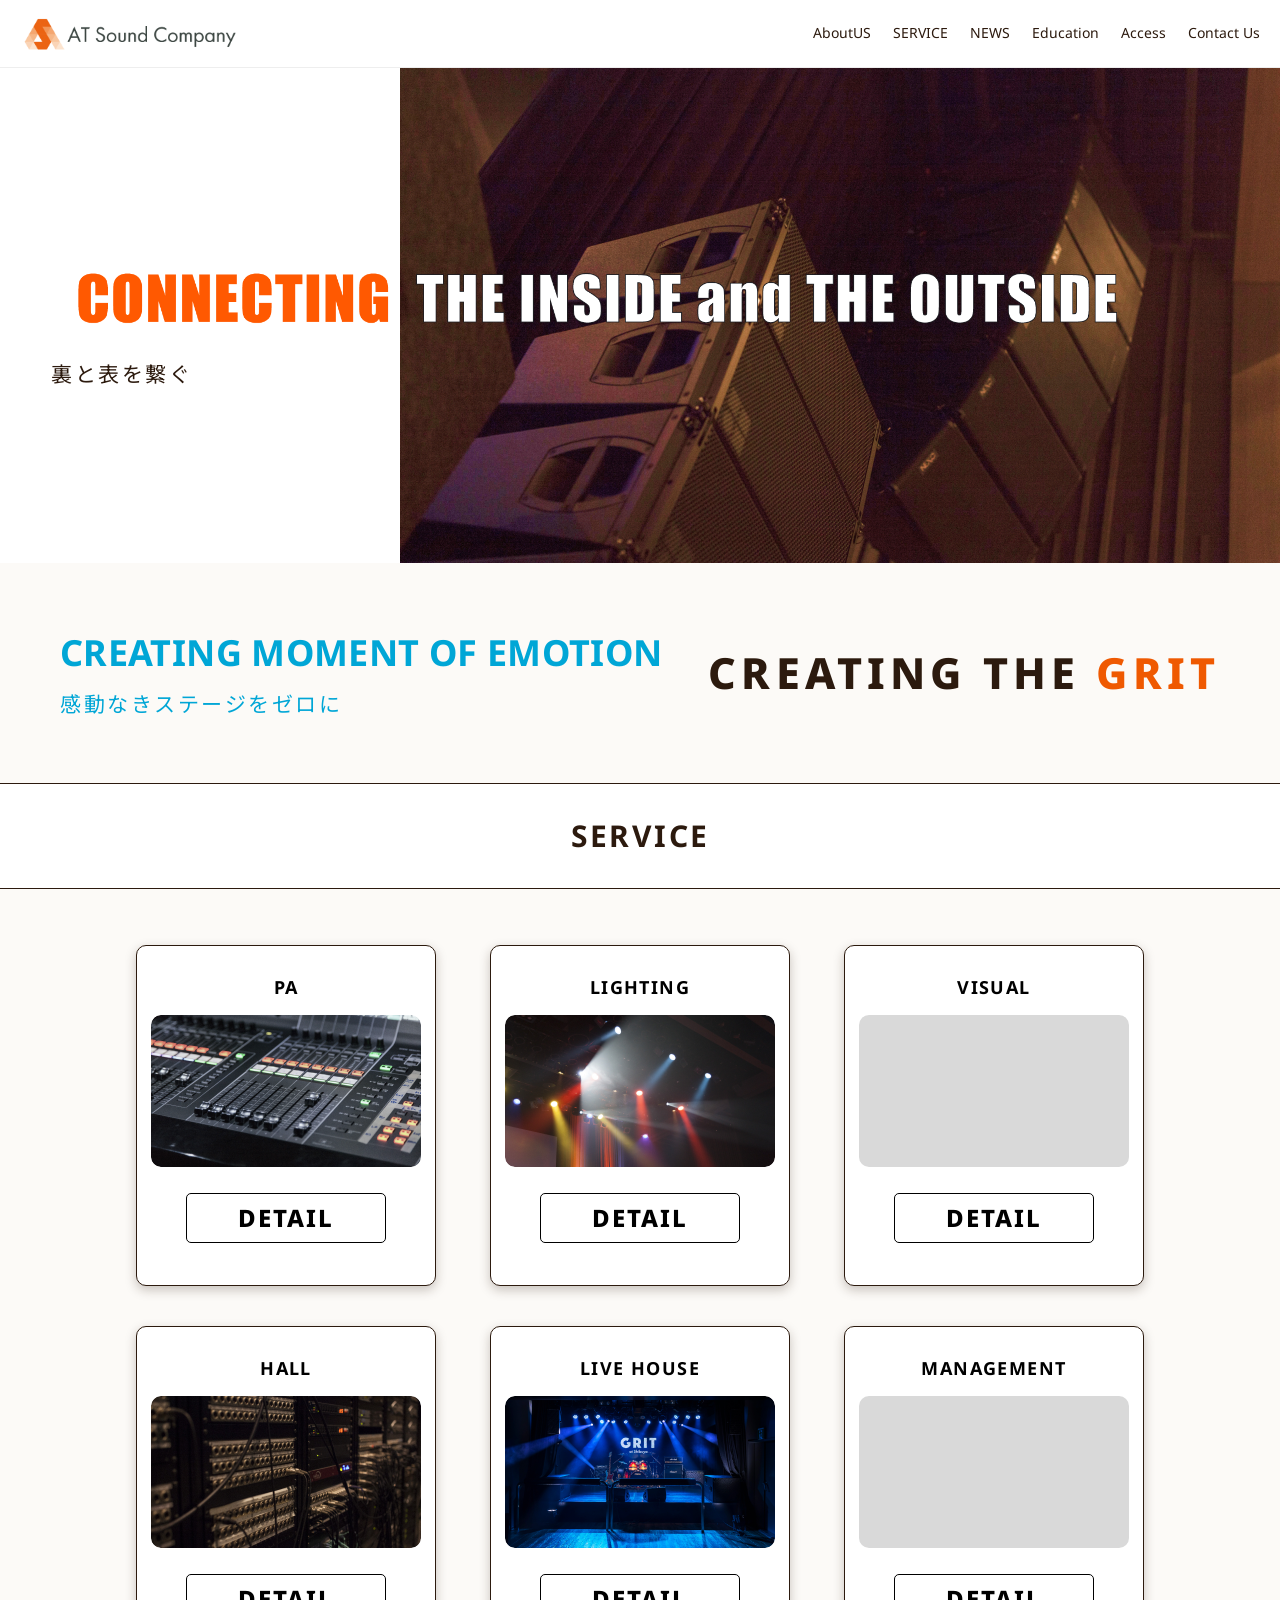
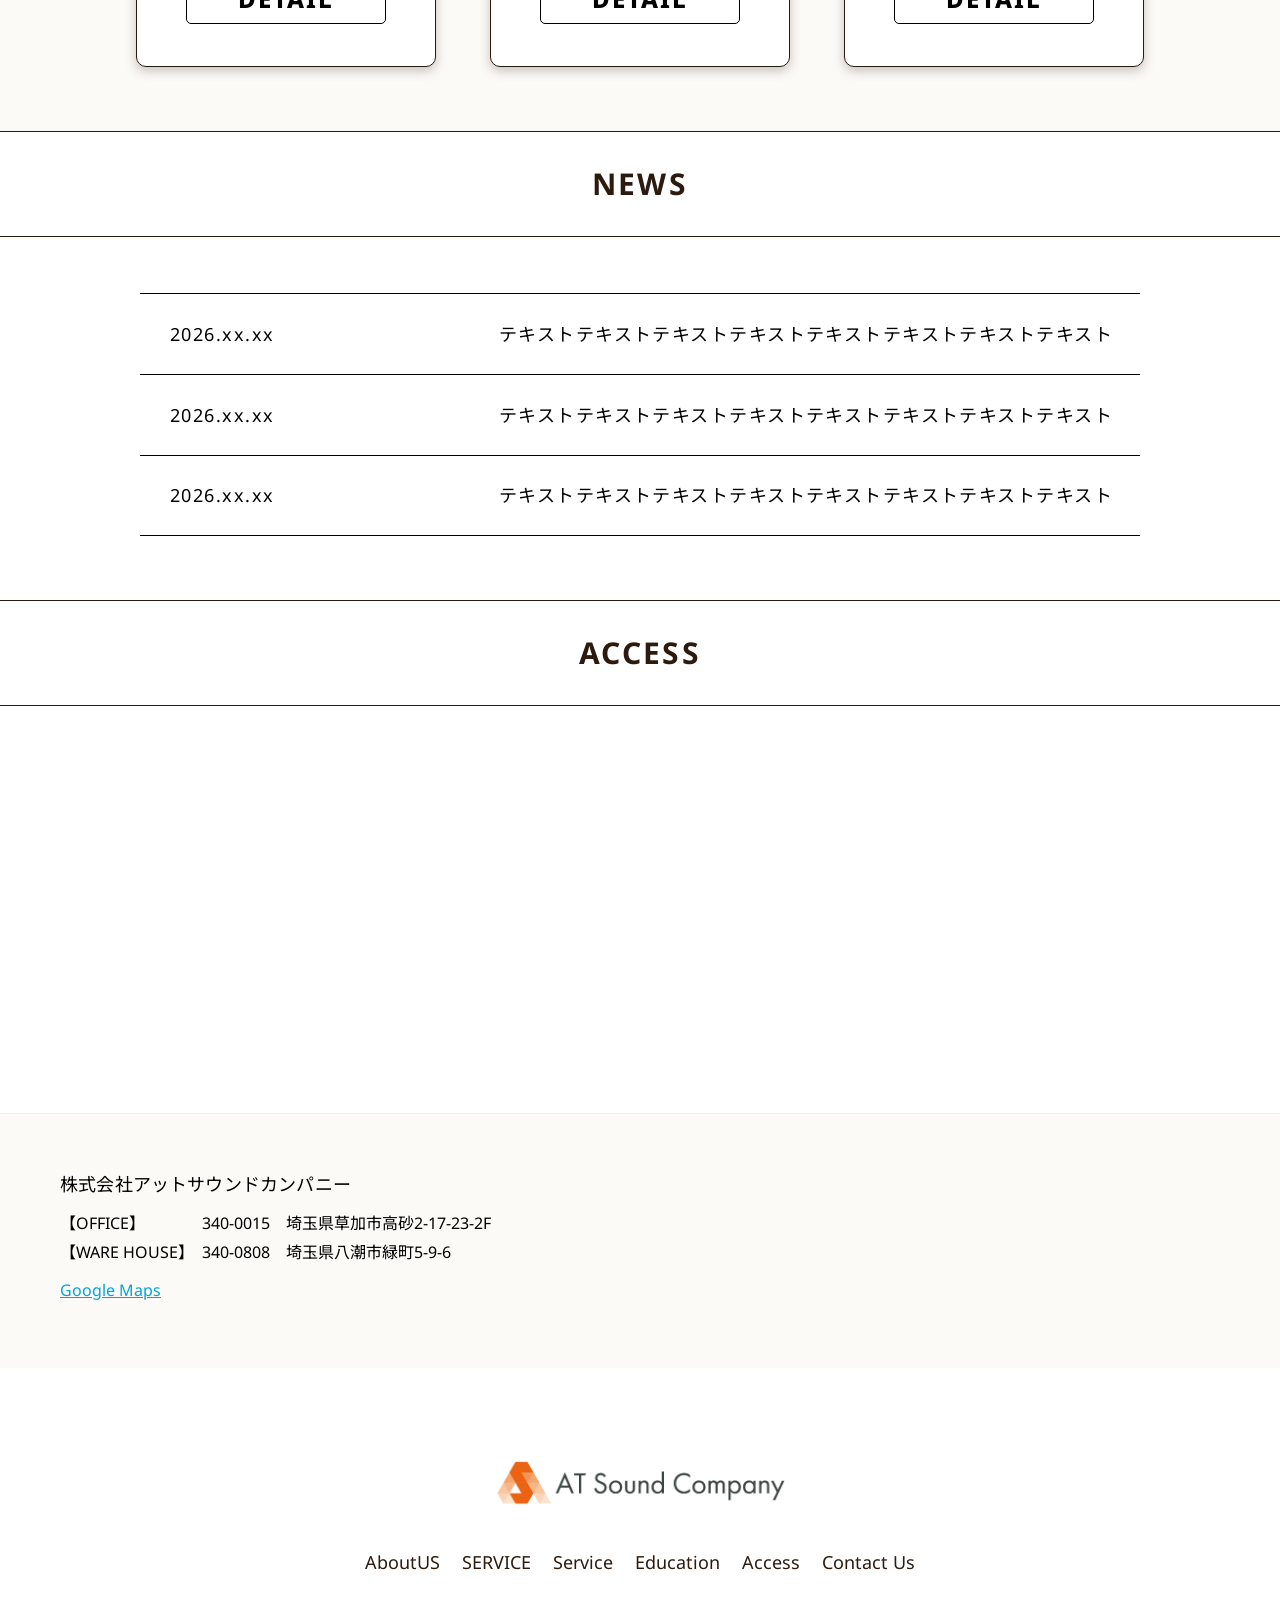
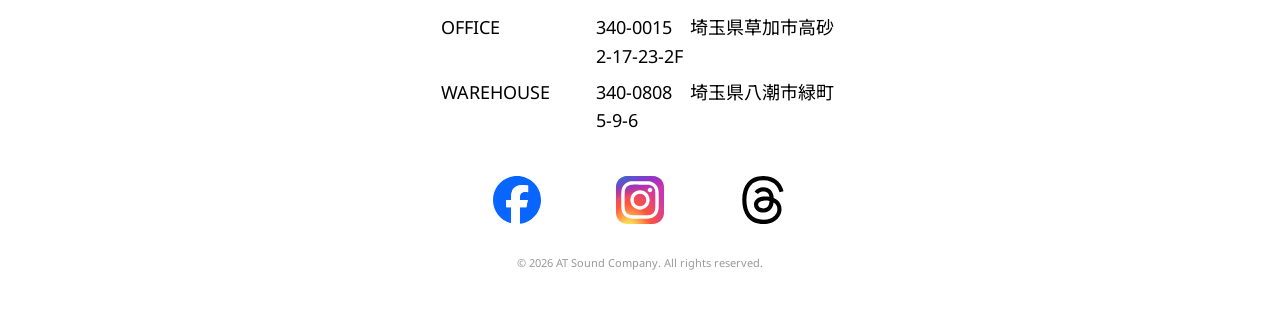
==== index.html @ 1701f8ea "Add files via upload" ====
<!DOCTYPE html>
<html lang="ja">
<head>
  <meta charset="UTF-8" />
  <meta name="viewport" content="width=device-width, initial-scale=1.0" />
  <title>AT Sound Company｜株式会社アットサウンドカンパニー</title>
  <meta name="description" content="株式会社アットサウンドカンパニー（AT Sound Company）｜PA・照明・映像・ホール・ライブハウス・マネジメント。裏と表を繋ぎ、感動のステージをつくります。" />
  <link rel="preconnect" href="https://fonts.googleapis.com" />
  <link rel="preconnect" href="https://fonts.gstatic.com" crossorigin />
  <link href="https://fonts.googleapis.com/css2?family=Noto+Sans:wght@400;700;800&family=Noto+Sans+JP:wght@400;700;800&display=swap" rel="stylesheet" />
  <link rel="stylesheet" href="css/style.css" />
</head>
<body>
  <!-- ===== Header ===== -->
  <header class="header" id="top">
    <div class="header__inner">
      <a href="#top" class="logo"><img src="images/logo.png" alt="AT Sound Company" /></a>

      <nav class="nav" id="nav">
        <ul class="nav__list">
          <li><a href="aboutus.html">AboutUS</a></li>
          <li><a href="#service">SERVICE</a></li>
          <li><a href="#news">NEWS</a></li>
          <li><a href="#education">Education</a></li>
          <li><a href="#access">Access</a></li>
          <li><a href="#contact">Contact Us</a></li>
        </ul>
      </nav>

      <button class="hamburger" id="hamburger" aria-label="メニューを開く" aria-expanded="false" aria-controls="nav">
        <span></span><span></span><span></span>
      </button>
    </div>
  </header>

  <main>
    <!-- ===== Hero ===== -->
    <section class="hero" id="about">
      <div class="hero__visual">
        <img src="images/hero.jpg" alt="AT Sound Company PA機材" class="hero__img">
      </div>
      <div class="hero__copy">
        <img src="images/hero-connecting.png" alt="CONNECTING THE INSIDE and THE OUTSIDE" class="hero__connecting">
        <p class="hero__sub">裏と表を繋ぐ</p>
      </div>
    </section>

    <!-- ===== CREATING band (cream) ===== -->
    <section class="creating band-cream">
      <div class="creating__inner">
        <div class="creating__left">
          <p class="creating__title">CREATING MOMENT OF EMOTION</p>
          <p class="creating__sub">感動なきステージをゼロに</p>
        </div>
        <p class="creating__grit">CREATING THE <span class="c-grit">GRIT</span></p>
      </div>
    </section>

    <!-- ===== Service ===== -->
    <section id="service">
      <h2 class="section__title">SERVICE</h2>
      <div class="band-cream">
        <div class="band-inner">
          <div class="service__grid">
            <article class="card">
              <h3 class="card__title">PA</h3>
              <div class="card__thumb"><img src="images/service-pa.png" alt="PA" loading="lazy"></div>
              <a href="#" class="btn">DETAIL</a>
            </article>
            <article class="card">
              <h3 class="card__title">LIGHTING</h3>
              <div class="card__thumb"><img src="images/service-lighting.png" alt="LIGHTING" loading="lazy"></div>
              <a href="#" class="btn">DETAIL</a>
            </article>
            <article class="card">
              <h3 class="card__title">VISUAL</h3>
              <div class="card__thumb" aria-hidden="true"></div>
              <a href="#" class="btn">DETAIL</a>
            </article>
            <article class="card">
              <h3 class="card__title">HALL</h3>
              <div class="card__thumb"><img src="images/service-hall.png" alt="HALL" loading="lazy"></div>
              <a href="#" class="btn">DETAIL</a>
            </article>
            <article class="card">
              <h3 class="card__title">LIVE HOUSE</h3>
              <div class="card__thumb"><img src="images/service-livehouse.png" alt="LIVE HOUSE" loading="lazy"></div>
              <a href="#" class="btn">DETAIL</a>
            </article>
            <article class="card">
              <h3 class="card__title">MANAGEMENT</h3>
              <div class="card__thumb" aria-hidden="true"></div>
              <a href="#" class="btn">DETAIL</a>
            </article>
          </div>
        </div>
      </div>
    </section>

    <!-- ===== News ===== -->
    <section id="news">
      <h2 class="section__title">NEWS</h2>
      <div class="band-inner">
        <ul class="news__list">
          <li class="news__item"><time class="news__date">2026.xx.xx</time><p class="news__text">テキストテキストテキストテキストテキストテキストテキストテキスト</p></li>
          <li class="news__item"><time class="news__date">2026.xx.xx</time><p class="news__text">テキストテキストテキストテキストテキストテキストテキストテキスト</p></li>
          <li class="news__item"><time class="news__date">2026.xx.xx</time><p class="news__text">テキストテキストテキストテキストテキストテキストテキストテキスト</p></li>
        </ul>
      </div>
    </section>

    <!-- ===== Access ===== -->
    <section id="access">
      <h2 class="section__title">ACCESS</h2>
      <div class="access__map">
        <iframe
          title="AT Sound Company OFFICE 地図"
          src="https://maps.google.com/maps?q=%E5%9F%BC%E7%8E%89%E7%9C%8C%E8%8D%89%E5%8A%A0%E5%B8%82%E9%AB%98%E7%A0%822-17-23&z=15&output=embed"
          loading="lazy" referrerpolicy="no-referrer-when-downgrade"></iframe>
      </div>
      <div class="band-cream">
        <div class="band-inner access__info">
          <p class="access__company">株式会社アットサウンドカンパニー</p>
          <dl class="access__addr">
            <div><dt>【OFFICE】</dt><dd>340-0015　埼玉県草加市高砂2-17-23-2F</dd></div>
            <div><dt>【WARE HOUSE】</dt><dd>340-0808　埼玉県八潮市緑町5-9-6</dd></div>
          </dl>
          <a class="access__gmap" href="https://maps.google.com/maps?q=%E5%9F%BC%E7%8E%89%E7%9C%8C%E8%8D%89%E5%8A%A0%E5%B8%82%E9%AB%98%E7%A0%822-17-23" target="_blank" rel="noopener">Google Maps</a>
        </div>
      </div>
    </section>
  </main>

  <!-- ===== Footer ===== -->
  <footer class="footer" id="contact">
    <a href="#top" class="footer__logo"><img src="images/logo.png" alt="AT Sound Company" /></a>

    <nav class="footer__nav">
      <a href="aboutus.html">AboutUS</a>
      <a href="#service">SERVICE</a>
      <a href="#service">Service</a>
      <a href="#education">Education</a>
      <a href="#access">Access</a>
      <a href="#contact">Contact Us</a>
    </nav>

    <dl class="footer__addr">
      <div><dt>OFFICE</dt><dd>340-0015　埼玉県草加市高砂2-17-23-2F</dd></div>
      <div><dt>WAREHOUSE</dt><dd>340-0808　埼玉県八潮市緑町5-9-6</dd></div>
    </dl>

    <ul class="footer__sns">
      <li><a href="#" aria-label="Facebook" target="_blank" rel="noopener"><img src="images/facebook.svg" alt="Facebook" /></a></li>
      <li><a href="#" aria-label="Instagram" target="_blank" rel="noopener"><img src="images/instagram.svg" alt="Instagram" /></a></li>
      <li><a href="#" aria-label="Threads" target="_blank" rel="noopener"><img src="images/threads.svg" alt="Threads" /></a></li>
    </ul>

    <p class="footer__copy">&copy; 2026 AT Sound Company. All rights reserved.</p>
  </footer>

  <script src="js/main.js"></script>
</body>
</html>
---- css/style.css ----
/* ===== Design tokens (Figmaの実測値) ===== */
:root {
  --orange: #ff5901;      /* CONNECTING */
  --orange-grit: #ef5901; /* GRIT */
  --orange-light: #ff7a34; /* MVVカードの強調ワード・2つ目のV */
  --ink: #2c1a0e;         /* 基本の文字色（焦げ茶） */
  --blue: #00a6d6;        /* CREATING MOMENT OF EMOTION */
  --thumb: #d9d9d9;       /* 画像プレースホルダー */
  --cream: rgba(245, 237, 227, 0.3); /* セクション背景（ベージュ・透明度30%で控えめに） */
  --content: 1200px;
}

* { margin: 0; padding: 0; box-sizing: border-box; }
html { scroll-behavior: smooth; }

body {
  font-family: "Noto Sans", "Noto Sans JP", system-ui, sans-serif;
  color: var(--ink);
  line-height: 1.6;
  background: #fff;
  -webkit-font-smoothing: antialiased;
}

a { color: inherit; text-decoration: none; }
img, svg, iframe { display: block; max-width: 100%; }

.c-orange { color: var(--orange); opacity: .8; }
.c-blue   { color: var(--blue); }
.c-grit   { color: var(--orange-grit); }

/* ===== Header ===== */
.header {
  position: sticky; top: 0; z-index: 50;
  height: 68px;
  background: #fff;
  border-bottom: 1px solid #eee;
}
.header__inner {
  max-width: 1280px;
  height: 100%;
  margin: 0 auto;
  padding: 0 20px;
  display: flex; align-items: center; justify-content: space-between;
}
.logo img { height: 36px; width: auto; }
.nav__list {
  display: flex; gap: 22px; list-style: none;
  font-size: 14px; color: var(--ink);
}
.nav__list a { transition: color .2s; }
.nav__list a:hover { color: var(--orange); }

/* Hamburger */
.hamburger {
  display: none; flex-direction: column; justify-content: center; gap: 5px;
  width: 34px; height: 34px; background: none; border: none; cursor: pointer;
}
.hamburger span { display: block; height: 2px; width: 24px; background: var(--ink); transition: transform .3s, opacity .3s; }
.hamburger.is-open span:nth-child(1) { transform: translateY(7px) rotate(45deg); }
.hamburger.is-open span:nth-child(2) { opacity: 0; }
.hamburger.is-open span:nth-child(3) { transform: translateY(-7px) rotate(-45deg); }

/* ===== Hero (Mainvisual) ===== */
.hero { position: relative; width: 100%; overflow: hidden; background: #fff; }
.hero__visual {
  width: 68.75%; max-width: 100%; margin-left: auto;
  aspect-ratio: 880 / 495; background: var(--thumb);
  overflow: hidden;
}
.hero__visual img {
  width: 100%; height: 100%; object-fit: cover; display: block;
}
.hero__copy { position: absolute; top: 50%; transform: translateY(-50%); left: 51px; right: 20px; }

/* CONNECTING テキスト JPEG 画像 (Figma: 1094×111px at x=51) */
.hero__connecting {
  display: block;
  width: 100%;
  max-width: 1094px;
  height: auto;
  mix-blend-mode: multiply; /* 白背景を透過 */
}
.hero__sub { font-size: 21px; letter-spacing: 2.52px; margin-top: 6px; }

/* ===== Full-width bands ===== */
.band-cream { background: var(--cream); }
.band-inner { max-width: var(--content); margin: 0 auto; padding: 56px 20px 64px; }

/* ===== CREATING band ===== */
.creating { height: 220px; display: flex; align-items: center; }
.creating__inner {
  max-width: var(--content); width: 100%; margin: 0 auto; padding: 0 20px;
  display: flex; align-items: center; justify-content: space-between; gap: 24px;
}
.creating__title { color: var(--blue); font-weight: 700; font-size: 36px; letter-spacing: 0.36px; }
.creating__sub   { color: var(--blue); font-weight: 400; font-size: 21px; letter-spacing: 2.52px; margin-top: 6px; }
.creating__grit  { font-weight: 800; font-size: 43px; letter-spacing: 5.16px; color: var(--ink); white-space: nowrap; }

/* ===== Section title band (full-width, white) ===== */
.section__title {
  text-align: center; font-weight: 700; font-size: 30px; letter-spacing: 2.4px;
  color: var(--ink); padding: 28px 20px; margin: 0; background: #fff;
  border-top: 1px solid var(--ink); border-bottom: 1px solid var(--ink);
}

/* ===== Service ===== */
.service__grid {
  display: grid; grid-template-columns: repeat(3, 300px);
  justify-content: center; column-gap: 54px; row-gap: 40px;
}
.card {
  width: 300px; height: 341px;
  background: #fff; border: 1px solid var(--ink); border-radius: 10px;
  box-shadow: 0 4px 11px rgba(44, 26, 14, .25);
  display: flex; flex-direction: column; align-items: center;
  padding: 27px 0 42px; transition: transform .2s, box-shadow .2s;
}
.card:hover { transform: translateY(-4px); box-shadow: 0 10px 22px rgba(44, 26, 14, .28); }
.card__title { font-size: 18px; letter-spacing: 1.44px; color: #000; margin-bottom: 13px; }
.card__thumb {
  width: 270px; height: 152px; background: var(--thumb); border-radius: 10px;
  overflow: hidden; flex-shrink: 0;
}
.card__thumb img { width: 100%; height: 100%; object-fit: cover; display: block; }
.btn {
  margin-top: auto; width: 200px; height: 50px;
  display: flex; align-items: center; justify-content: center;
  border: 1px solid #000; border-radius: 5px; background: #fff;
  font-weight: 800; font-size: 24px; letter-spacing: 2.16px; color: #000;
  transition: background .2s, color .2s;
}
.btn:hover { background: var(--ink); color: #fff; border-color: var(--ink); }

/* ===== News ===== */
.news__list { max-width: 1000px; margin: 0 auto; list-style: none; }
.news__item {
  display: flex; align-items: center; justify-content: space-between; gap: 24px;
  height: 81px; padding: 0 27px 0 30px; border-top: 1px solid #000;
  font-size: 18px; letter-spacing: 1.44px; color: #000;
}
.news__item:last-child { border-bottom: 1px solid #000; }
.news__date { flex: 0 0 auto; }
.news__text { text-align: left; }

/* ===== Access ===== */
.access__map {
  width: 100%;
  aspect-ratio: 3168 / 1010; min-height: 220px;
  border-bottom: 1px solid #eee; overflow: hidden;
}
.access__map iframe { width: 100%; height: 100%; border: 0; }
.access__info { font-size: 16px; color: #000; }
.access__company { font-size: 18px; letter-spacing: .18px; margin-bottom: 12px; }
.access__addr > div { display: flex; gap: 12px; margin-bottom: 4px; }
.access__addr dt { flex: 0 0 130px; }
.access__gmap { display: inline-block; margin-top: 8px; color: var(--blue); text-decoration: underline; }

/* ===== Footer ===== */
.footer { padding: 90px 20px 48px; text-align: center; }
.footer__logo { display: inline-block; margin-bottom: 34px; }
.footer__logo img { height: 49px; width: auto; }
.footer__nav {
  display: flex; justify-content: center; flex-wrap: wrap; gap: 22px;
  font-size: 18px; color: var(--ink); margin-bottom: 36px;
}
.footer__nav a:hover { color: var(--orange); }
.footer__addr { display: inline-block; text-align: left; font-size: 18px; color: #000; margin-bottom: 34px; }
.footer__addr > div { display: flex; gap: 10px; margin-bottom: 7px; }
.footer__addr dt { flex: 0 0 145px; }
.footer__sns { display: flex; justify-content: center; gap: 75px; list-style: none; margin-bottom: 30px; }
.footer__sns img { width: 48px; height: 48px; }
.footer__sns a { transition: opacity .2s; }
.footer__sns a:hover { opacity: .6; }
.footer__copy { font-size: 11px; color: #999; }

/* ===== Responsive ===== */
@media (max-width: 1080px) {
  .service__grid { grid-template-columns: repeat(2, 300px); column-gap: 40px; }
}
@media (max-width: 820px) {
  .hero__title { font-size: 28px; white-space: normal; }
  .creating__title { font-size: 26px; }
  .creating__grit { font-size: 30px; }
}
@media (max-width: 768px) {
  .hamburger { display: flex; }
  .nav {
    position: fixed; inset: 68px 0 auto 0; background: #fff;
    border-bottom: 1px solid #eee; transform: translateY(-120%);
    transition: transform .3s ease; box-shadow: 0 10px 20px rgba(0,0,0,.06);
  }
  .nav.is-open { transform: translateY(0); }
  .nav__list { flex-direction: column; gap: 0; padding: 8px 0; }
  .nav__list li { border-top: 1px solid #eee; }
  .nav__list li:first-child { border-top: none; }
  .nav__list a { display: block; padding: 14px 24px; }

  /* Hero: モバイルは縦型写真 (Figma: 375×617) */
  .hero__visual { width: 100%; margin-left: 0; aspect-ratio: 375 / 617; }
  .hero__copy {
    position: absolute;
    top: 243px; /* Figma: テキストは y=243 */
    left: 13px;
    right: 13px;
    transform: none;
    text-align: left;
  }
  .hero__connecting { max-width: 350px; } /* Figma mobile: 350px幅 */
  .hero__sub { font-size: 14px; letter-spacing: 1.4px; }

  .creating { height: auto; padding: 32px 0; }
  .creating__inner { flex-direction: column; align-items: center; text-align: center; gap: 20px; }
  .creating__title { font-size: 22px; }
  .creating__sub { font-size: 16px; letter-spacing: 1.6px; }
  .creating__grit { font-size: 26px; letter-spacing: 3px; }

  .section__title { font-size: 24px; padding: 22px 20px; }
  .band-inner { padding: 40px 20px 48px; }
  .service__grid { grid-template-columns: 300px; }

  .news__item { height: auto; flex-direction: column; align-items: flex-start; gap: 6px; padding: 18px 12px; font-size: 15px; }
  .access__map { aspect-ratio: 4 / 3; }
  .access__addr dt, .footer__addr dt { flex-basis: auto; }

  .footer { padding: 56px 20px 40px; }
  .footer__nav { font-size: 15px; gap: 16px; }
  .footer__addr { font-size: 15px; }
  .footer__sns { gap: 44px; }
}

/* =========================================================
   AboutUs page
   ========================================================= */
/* About Us hero visual — placeholder fill (no photo yet in Figma) */
.about-hero__visual { background: var(--thumb); }

.about-hero__label {
  position: absolute; top: 55px; left: 29px; z-index: 2;
  font-weight: 700; font-size: 40px; letter-spacing: 3.2px; color: #4f4037;
}
.mvv-title {
  font-weight: 700; font-size: 38px; letter-spacing: 1.14px;
  color: var(--ink); opacity: .8; line-height: 1.2; white-space: nowrap;
}
.mvv-title .ini { font-size: 58px; letter-spacing: 1.74px; }
.mvv-title .ini-m  { color: var(--orange); }
.mvv-title .ini-v1 { color: var(--blue); }
.mvv-title .ini-v2 { color: var(--orange-light); }

/* MISSION / VISION / VALUE cards */
.mvv-grid {
  display: grid; grid-template-columns: repeat(3, 300px);
  justify-content: center; gap: 36px;
}
.mvv-card {
  width: 300px; height: 325px;
  background: #fff; border: 1px solid var(--ink); border-radius: 10px;
  box-shadow: 0 4px 11px rgba(44, 26, 14, .25);
  display: flex; flex-direction: column; align-items: center;
  padding: 32px 20px 28px; text-align: center;
}
.mvv-card__title { font-weight: 500; font-size: 16px; letter-spacing: .96px; color: var(--ink); }
.mvv-card__bar { width: 40px; height: 2px; margin-top: 8px; }
.mvv-card__body { margin: auto 0; }
.mvv-card__main { font-size: 20px; letter-spacing: 1.2px; color: var(--ink); line-height: 1.5; }
.mvv-card__main .em { color: var(--orange-light); }
.mvv-card__main .em-blue { color: var(--blue); }
.mvv-card__main.is-value { font-size: 22px; letter-spacing: 1.32px; color: var(--orange-light); }
.mvv-card__sub { margin-top: 16px; font-size: 12px; letter-spacing: .24px; color: #4f4037; line-height: 1.5; }

/* Blue message band */
.message-band { background: #4461d7; }
.message-band__inner {
  max-width: 1120px; margin: 0 auto; padding: 44px 20px;
  text-align: center; color: #fff7f7;
  font-weight: 700; font-size: 15px; letter-spacing: .6px; line-height: 28px;
}
.message-band__inner p { margin: 0; }

/* Page-level title (COMPANY PROFILE) — no border */
.page-title {
  text-align: center; font-weight: 700; font-size: 37px; letter-spacing: 2.96px;
  color: var(--ink); padding: 38px 20px; margin: 0;
}

/* Company profile table */
.profile { max-width: 640px; margin: 0 auto; }
.profile > div { display: flex; gap: 56px; padding: 10px 0; font-size: 20px; letter-spacing: 1px; color: #000; }
.profile dt { flex: 0 0 110px; }
.profile dd { margin: 0; }

@media (max-width: 768px) {
  .about-hero__label { font-size: 26px; top: 16px; }
  .mvv-title { font-size: 22px; white-space: normal; }
  .mvv-title .ini { font-size: 34px; }
  .mvv-grid { grid-template-columns: 300px; }
  .page-title { font-size: 26px; padding: 30px 20px; }
  .message-band__inner { font-size: 14px; line-height: 25px; }
  .profile { max-width: 340px; }
  .profile > div { flex-direction: column; gap: 2px; padding: 12px 0; font-size: 16px; }
}
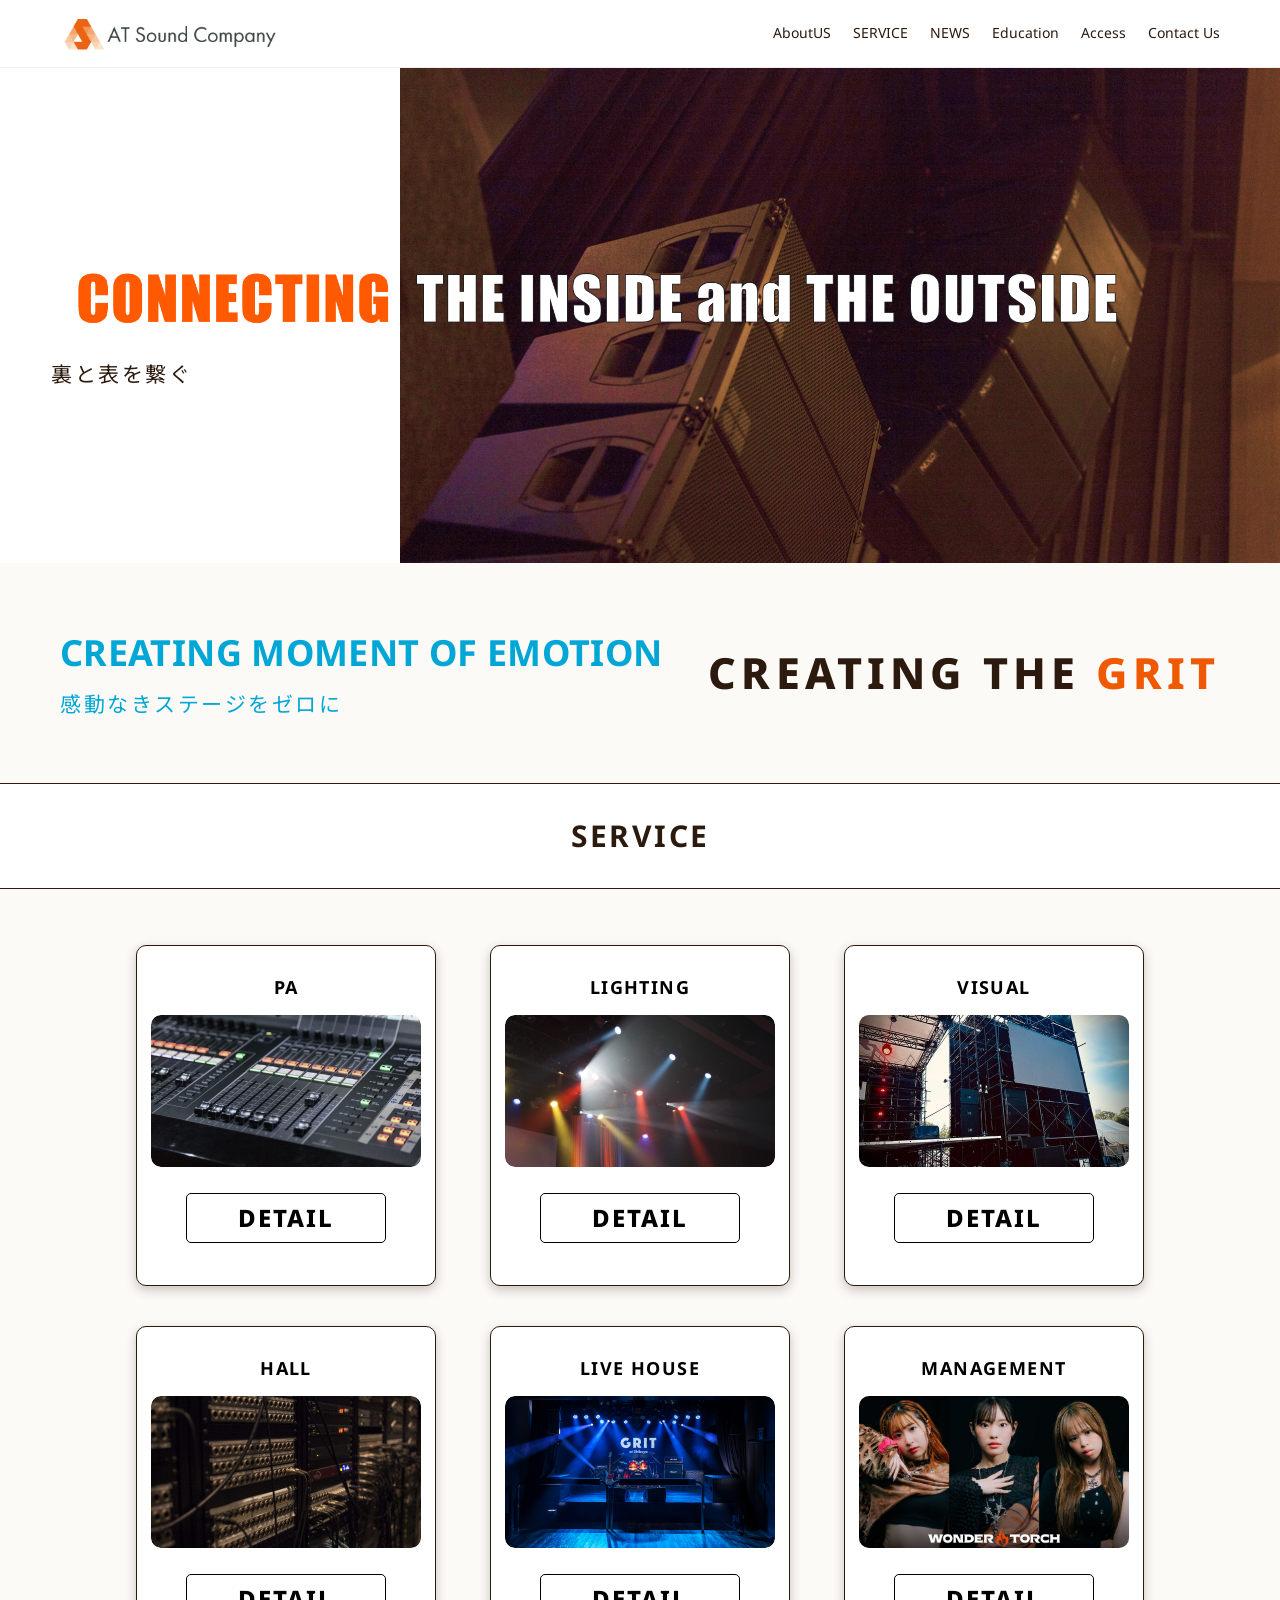
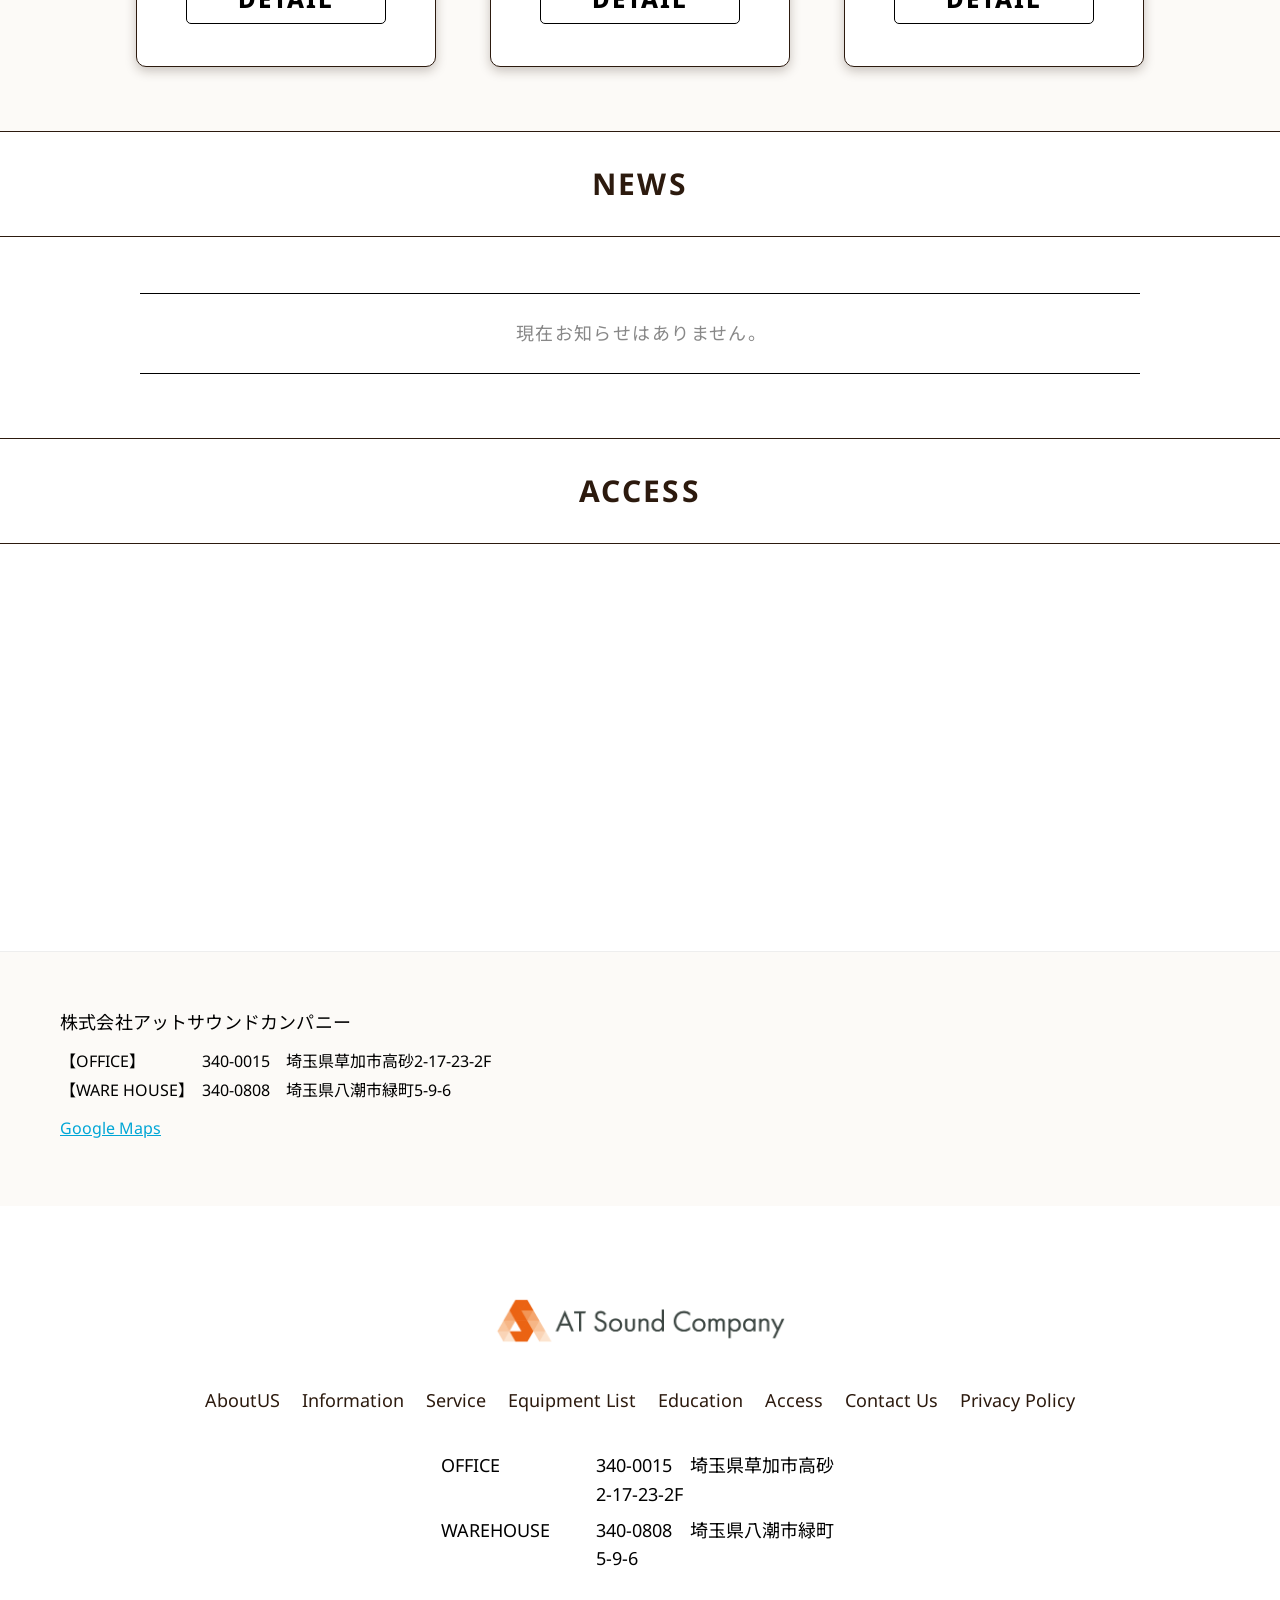
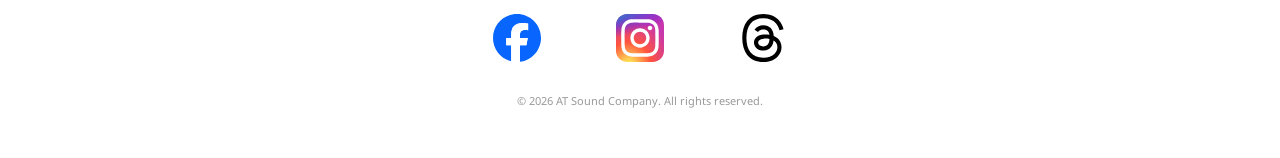
==== commit 11f8f31d: "お問い合わせ・各ページ追加" ====
--- a/index.html
+++ b/index.html
@@ -5,6 +5,45 @@
   <meta name="viewport" content="width=device-width, initial-scale=1.0" />
   <title>AT Sound Company｜株式会社アットサウンドカンパニー</title>
   <meta name="description" content="株式会社アットサウンドカンパニー（AT Sound Company）｜PA・照明・映像・ホール・ライブハウス・マネジメント。裏と表を繋ぎ、感動のステージをつくります。" />
+  <!-- SEO -->
+  <link rel="canonical" href="https://www.ats-c.co.jp/" />
+  <meta name="robots" content="index, follow" />
+  <meta property="og:type" content="website" />
+  <meta property="og:site_name" content="AT Sound Company 株式会社アットサウンドカンパニー" />
+  <meta property="og:locale" content="ja_JP" />
+  <meta property="og:title" content="AT Sound Company｜株式会社アットサウンドカンパニー" />
+  <meta property="og:description" content="株式会社アットサウンドカンパニー（AT Sound Company）｜PA・照明・映像・ホール・ライブハウス・マネジメント。裏と表を繋ぎ、感動のステージをつくります。" />
+  <meta property="og:url" content="https://www.ats-c.co.jp/" />
+  <meta property="og:image" content="https://www.ats-c.co.jp/images/hero.jpg" />
+  <meta name="twitter:card" content="summary_large_image" />
+  <link rel="icon" href="images/favicon.png" type="image/png" />
+  <link rel="apple-touch-icon" href="images/favicon.png" />
+  <script type="application/ld+json">
+{
+  "@context": "https://schema.org",
+  "@type": "Organization",
+  "name": "株式会社アットサウンドカンパニー",
+  "alternateName": [
+    "AT Sound Company",
+    "アットサウンドカンパニー",
+    "AT-Lighting"
+  ],
+  "url": "https://www.ats-c.co.jp/",
+  "logo": "https://www.ats-c.co.jp/images/logo.png",
+  "address": {
+    "@type": "PostalAddress",
+    "postalCode": "340-0015",
+    "addressRegion": "埼玉県",
+    "addressLocality": "草加市",
+    "streetAddress": "高砂2-17-23-2F",
+    "addressCountry": "JP"
+  },
+  "sameAs": [
+    "https://www.instagram.com/atssoundcompany/",
+    "https://www.facebook.com/profile.php?id=61595845280527"
+  ]
+}
+  </script>
   <link rel="preconnect" href="https://fonts.googleapis.com" />
   <link rel="preconnect" href="https://fonts.gstatic.com" crossorigin />
   <link href="https://fonts.googleapis.com/css2?family=Noto+Sans:wght@400;700;800&family=Noto+Sans+JP:wght@400;700;800&display=swap" rel="stylesheet" />
@@ -21,9 +60,9 @@
           <li><a href="aboutus.html">AboutUS</a></li>
           <li><a href="#service">SERVICE</a></li>
           <li><a href="#news">NEWS</a></li>
-          <li><a href="#education">Education</a></li>
+          <li><a href="education.html">Education</a></li>
           <li><a href="#access">Access</a></li>
-          <li><a href="#contact">Contact Us</a></li>
+          <li><a href="contact.html">Contact Us</a></li>
         </ul>
       </nav>
 
@@ -40,6 +79,7 @@
         <img src="images/hero.jpg" alt="AT Sound Company PA機材" class="hero__img">
       </div>
       <div class="hero__copy">
+        <h1 class="visually-hidden">株式会社アットサウンドカンパニー（AT Sound Company）｜PA・照明・映像・ホール管理・ライブハウス運営</h1>
         <img src="images/hero-connecting.png" alt="CONNECTING THE INSIDE and THE OUTSIDE" class="hero__connecting">
         <p class="hero__sub">裏と表を繋ぐ</p>
       </div>
@@ -65,32 +105,32 @@
             <article class="card">
               <h3 class="card__title">PA</h3>
               <div class="card__thumb"><img src="images/service-pa.png" alt="PA" loading="lazy"></div>
-              <a href="#" class="btn">DETAIL</a>
+              <a href="pa.html" class="btn">DETAIL</a>
             </article>
             <article class="card">
               <h3 class="card__title">LIGHTING</h3>
               <div class="card__thumb"><img src="images/service-lighting.png" alt="LIGHTING" loading="lazy"></div>
-              <a href="#" class="btn">DETAIL</a>
+              <a href="lighting.html" class="btn">DETAIL</a>
             </article>
             <article class="card">
               <h3 class="card__title">VISUAL</h3>
-              <div class="card__thumb" aria-hidden="true"></div>
-              <a href="#" class="btn">DETAIL</a>
+              <div class="card__thumb"><img src="images/service-visual.jpg" alt="VISUAL" loading="lazy"></div>
+              <a href="visual.html" class="btn">DETAIL</a>
             </article>
             <article class="card">
               <h3 class="card__title">HALL</h3>
               <div class="card__thumb"><img src="images/service-hall.png" alt="HALL" loading="lazy"></div>
-              <a href="#" class="btn">DETAIL</a>
+              <a href="hall.html" class="btn">DETAIL</a>
             </article>
             <article class="card">
               <h3 class="card__title">LIVE HOUSE</h3>
               <div class="card__thumb"><img src="images/service-livehouse.png" alt="LIVE HOUSE" loading="lazy"></div>
-              <a href="#" class="btn">DETAIL</a>
+              <a href="livehouse.html" class="btn">DETAIL</a>
             </article>
             <article class="card">
               <h3 class="card__title">MANAGEMENT</h3>
-              <div class="card__thumb" aria-hidden="true"></div>
-              <a href="#" class="btn">DETAIL</a>
+              <div class="card__thumb"><img src="images/service-management.jpg" alt="MANAGEMENT" loading="lazy"></div>
+              <a href="management.html" class="btn">DETAIL</a>
             </article>
           </div>
         </div>
@@ -101,10 +141,9 @@
     <section id="news">
       <h2 class="section__title">NEWS</h2>
       <div class="band-inner">
-        <ul class="news__list">
-          <li class="news__item"><time class="news__date">2026.xx.xx</time><p class="news__text">テキストテキストテキストテキストテキストテキストテキストテキスト</p></li>
-          <li class="news__item"><time class="news__date">2026.xx.xx</time><p class="news__text">テキストテキストテキストテキストテキストテキストテキストテキスト</p></li>
-          <li class="news__item"><time class="news__date">2026.xx.xx</time><p class="news__text">テキストテキストテキストテキストテキストテキストテキストテキスト</p></li>
+        <!-- 記事は管理サーバー（data-news-api）から読み込みます -->
+        <ul class="news__list" data-news-api="https://www.news.ats-c.co.jp/api/news.php" data-news-limit="3" aria-live="polite">
+          <li class="news__item news__item--empty">読み込み中…</li>
         </ul>
       </div>
     </section>
@@ -137,11 +176,13 @@
 
     <nav class="footer__nav">
       <a href="aboutus.html">AboutUS</a>
-      <a href="#service">SERVICE</a>
+      <a href="#news">Information</a>
       <a href="#service">Service</a>
-      <a href="#education">Education</a>
+      <a href="equipment.html">Equipment List</a>
+      <a href="education.html">Education</a>
       <a href="#access">Access</a>
-      <a href="#contact">Contact Us</a>
+      <a href="contact.html">Contact Us</a>
+      <a href="privacy.html">Privacy Policy</a>
     </nav>
 
     <dl class="footer__addr">
@@ -150,8 +191,8 @@
     </dl>
 
     <ul class="footer__sns">
-      <li><a href="#" aria-label="Facebook" target="_blank" rel="noopener"><img src="images/facebook.svg" alt="Facebook" /></a></li>
-      <li><a href="#" aria-label="Instagram" target="_blank" rel="noopener"><img src="images/instagram.svg" alt="Instagram" /></a></li>
+      <li><a href="https://www.facebook.com/profile.php?id=61595845280527" aria-label="Facebook" target="_blank" rel="noopener"><img src="images/facebook.svg" alt="Facebook" /></a></li>
+      <li><a href="https://www.instagram.com/atssoundcompany/" aria-label="Instagram" target="_blank" rel="noopener"><img src="images/instagram.svg" alt="Instagram" /></a></li>
       <li><a href="#" aria-label="Threads" target="_blank" rel="noopener"><img src="images/threads.svg" alt="Threads" /></a></li>
     </ul>
 
@@ -159,5 +200,6 @@
   </footer>
 
   <script src="js/main.js"></script>
+  <script src="js/news.js" defer></script>
 </body>
 </html>
--- a/css/style.css
+++ b/css/style.css
@@ -36,7 +36,7 @@
   border-bottom: 1px solid #eee;
 }
 .header__inner {
-  max-width: 1280px;
+  max-width: var(--content);
   height: 100%;
   margin: 0 auto;
   padding: 0 20px;
@@ -130,6 +130,7 @@
   transition: background .2s, color .2s;
 }
 .btn:hover { background: var(--ink); color: #fff; border-color: var(--ink); }
+.btn--wide { display: inline-flex; width: auto; padding: 0 36px; }
 
 /* ===== News ===== */
 .news__list { max-width: 1000px; margin: 0 auto; list-style: none; }
@@ -141,6 +142,9 @@
 .news__item:last-child { border-bottom: 1px solid #000; }
 .news__date { flex: 0 0 auto; }
 .news__text { text-align: left; }
+.news__text a { color: inherit; text-decoration: underline; text-underline-offset: 3px; }
+.news__text a:hover { color: var(--orange); }
+.news__item--empty { justify-content: center; color: #888; }
 
 /* ===== Access ===== */
 .access__map {
@@ -300,3 +304,479 @@
   .profile > div { flex-direction: column; gap: 2px; padding: 12px 0; font-size: 16px; }
 }
 
+/* =========================================================
+   Sub pages (Service detail / Equipment list, etc.)
+   ========================================================= */
+
+/* Hero copy used on service-detail pages (reuses .hero / .hero__visual) */
+.subpage-hero__eyebrow {
+  display: block; font-weight: 700; font-size: 15px; letter-spacing: 3px;
+  color: var(--orange); opacity: .85; text-transform: uppercase; margin-bottom: 10px;
+}
+.subpage-hero__title { font-weight: 800; font-size: 48px; letter-spacing: 2px; color: var(--ink); line-height: 1.15; }
+
+/* Wireframe placeholder — photo pending */
+.wireframe {
+  width: 100%; height: 100%; position: relative;
+  background: var(--thumb);
+  display: flex; align-items: center; justify-content: center;
+}
+.wireframe::before, .wireframe::after {
+  content: ""; position: absolute; inset: 14px;
+  background:
+    linear-gradient(to top right, transparent calc(50% - 1px), rgba(44,26,14,.35) calc(50% - 1px) calc(50% + 1px), transparent calc(50% + 1px)),
+    linear-gradient(to top left,  transparent calc(50% - 1px), rgba(44,26,14,.35) calc(50% - 1px) calc(50% + 1px), transparent calc(50% + 1px));
+  border: 1px solid rgba(44,26,14,.35);
+}
+.wireframe__label {
+  position: relative; z-index: 1;
+  background: #fff; border: 1px solid var(--ink); border-radius: 4px;
+  padding: 5px 16px; font-size: 12px; font-weight: 700; letter-spacing: 2px; color: var(--ink);
+}
+
+/* Lead paragraph */
+.lead { max-width: 820px; margin: 0 auto; text-align: center; }
+.lead__text { font-size: 16px; line-height: 2; color: var(--ink); }
+.lead__text + .lead__text { margin-top: 1em; }
+
+/* Event-type grid (reuses the .card look from SERVICE) */
+.event-grid {
+  display: grid; grid-template-columns: repeat(3, 300px);
+  justify-content: center; column-gap: 54px; row-gap: 40px;
+}
+.event-card {
+  width: 300px;
+  background: #fff; border: 1px solid var(--ink); border-radius: 10px;
+  box-shadow: 0 4px 11px rgba(44, 26, 14, .25);
+  display: flex; flex-direction: column; align-items: center;
+  padding: 27px 0 30px;
+}
+.event-card__thumb { width: 270px; height: 152px; border-radius: 10px; overflow: hidden; margin-bottom: 18px; }
+.event-card__thumb img { width: 100%; height: 100%; object-fit: cover; display: block; }
+.event-card__title { font-size: 16px; letter-spacing: 1.2px; color: #000; }
+
+/* CTA band */
+.cta { text-align: center; }
+.cta__text { font-size: 16px; margin-bottom: 22px; }
+.cta .btn { margin: 0 auto; }
+
+/* Equipment list page */
+.page-title__sub { text-align: center; font-size: 15px; letter-spacing: 1.5px; color: #4f4037; margin-top: -20px; padding: 0 20px 30px; }
+.equipment-group { margin-bottom: 52px; }
+.equipment-group:last-child { margin-bottom: 0; }
+
+/* Tabs (equipment list category switcher) — scales to many categories */
+.tabs { display: flex; justify-content: center; flex-wrap: wrap; gap: 8px; margin-bottom: 40px; max-width: 1000px; margin-left: auto; margin-right: auto; }
+.tabs__btn {
+  padding: 9px 18px; border: 1px solid var(--ink); border-radius: 999px; background: #fff;
+  font-weight: 700; font-size: 13px; letter-spacing: .8px; color: var(--ink); cursor: pointer;
+  transition: background .2s, color .2s;
+}
+.tabs__btn:hover { background: rgba(44,26,14,.06); }
+.tabs__btn.is-active { background: var(--ink); color: #fff; }
+.tab-panel[hidden] { display: none; }
+
+.equipment-group__title {
+  font-size: 20px; font-weight: 700; letter-spacing: 1.6px; color: var(--ink);
+  border-left: 6px solid var(--orange); padding-left: 14px; margin-bottom: 18px;
+}
+.equipment-group__title-ja { font-size: 13px; font-weight: 400; color: #4f4037; margin-left: 10px; letter-spacing: 1px; }
+.equipment-table-wrap { overflow-x: auto; -webkit-overflow-scrolling: touch; }
+.equipment-table { width: 100%; min-width: 480px; border-collapse: collapse; background: #fff; font-size: 15px; }
+.equipment-table th, .equipment-table td { padding: 11px 16px; text-align: left; border-bottom: 1px solid #ddd; vertical-align: middle; }
+.equipment-table th { background: var(--ink); color: #fff; font-weight: 700; letter-spacing: 1px; font-size: 13px; }
+.equipment-table__qty { text-align: right; width: 72px; white-space: nowrap; }
+.equipment-table__note { font-size: 12.5px; color: #4f4037; }
+.equipment-table a { color: var(--blue); text-decoration: underline; text-underline-offset: 2px; }
+.equipment-table a:hover { color: var(--orange); }
+
+@media (max-width: 1080px) {
+  .event-grid { grid-template-columns: repeat(2, 300px); column-gap: 40px; }
+}
+@media (max-width: 768px) {
+  .subpage-hero__title { font-size: 30px; }
+  .subpage-hero__eyebrow { font-size: 13px; }
+  .lead__text { font-size: 14px; line-height: 1.9; }
+  .event-grid { grid-template-columns: 300px; }
+  .page-title__sub { font-size: 13px; margin-top: -14px; }
+  .tabs { gap: 6px; margin-bottom: 32px; }
+  .tabs__btn { padding: 7px 14px; font-size: 12px; }
+  .equipment-group__title { font-size: 17px; }
+  .equipment-group__title-ja { display: block; margin-left: 0; margin-top: 4px; }
+  .equipment-table { font-size: 13px; min-width: 0; }
+  .equipment-table th, .equipment-table td { padding: 8px 8px; }
+  .equipment-table__qty { width: 44px; }
+}
+
+/* =========================================================
+   AT-Lighting theme（lighting.html / lighting-equipment.html）
+   ロゴ配色に統一：#0075BE → #D7E1F2 のブルーグラデーション＋文字 #3B4541
+   <body class="theme-atl"> で既存トークンを上書き。PA・ホームには影響なし
+   ========================================================= */
+.theme-atl {
+  --atl-blue:   #0075be;  /* ロゴ主色 */
+  --atl-blue-2: #4a8bca;
+  --atl-blue-3: #80a6d7;
+  --atl-pale:   #d7e1f2;  /* ロゴ最淡色 */
+  --atl-ink:    #3b4541;  /* ロゴ文字色 */
+
+  --orange: var(--atl-blue);
+  --orange-light: var(--atl-blue-2);
+  --blue: var(--atl-blue);
+  --ink: var(--atl-ink);
+  --thumb: var(--atl-pale);
+  --cream: rgba(215, 225, 242, 0.35);
+}
+.theme-atl .logo img { height: 30px; }
+.theme-atl .footer__logo img { height: 44px; }
+.theme-atl .header { border-bottom-color: var(--atl-pale); }
+.theme-atl .section__title { border-color: var(--atl-blue); }
+.theme-atl .subpage-hero__title {
+  background: linear-gradient(100deg, var(--atl-blue) 0%, var(--atl-blue-2) 55%, var(--atl-blue-3) 100%);
+  -webkit-background-clip: text; background-clip: text; color: transparent;
+}
+.theme-atl .page-title__sub,
+.theme-atl .equipment-table__note { color: var(--atl-blue-2); }
+.theme-atl .event-card { box-shadow: 0 4px 11px rgba(0, 117, 190, .18); }
+.theme-atl .event-card__title { color: var(--atl-ink); }
+.theme-atl .btn { color: var(--atl-ink); border-color: var(--atl-ink); }
+.theme-atl .btn:hover { background: var(--atl-blue); border-color: var(--atl-blue); color: #fff; }
+.theme-atl .wireframe::before,
+.theme-atl .wireframe::after {
+  background:
+    linear-gradient(to top right, transparent calc(50% - 1px), rgba(0,117,190,.35) calc(50% - 1px) calc(50% + 1px), transparent calc(50% + 1px)),
+    linear-gradient(to top left,  transparent calc(50% - 1px), rgba(0,117,190,.35) calc(50% - 1px) calc(50% + 1px), transparent calc(50% + 1px));
+  border-color: rgba(0, 117, 190, .35);
+}
+.theme-atl .wireframe__label { color: var(--atl-blue); border-color: var(--atl-blue); }
+.theme-atl .tabs__btn { border-color: var(--atl-blue); color: var(--atl-blue); }
+.theme-atl .tabs__btn:hover { background: rgba(0, 117, 190, .08); }
+.theme-atl .tabs__btn.is-active { background: var(--atl-blue); border-color: var(--atl-blue); color: #fff; }
+.theme-atl .equipment-table th { background: var(--atl-blue); }
+.theme-atl .equipment-table th.equipment-table__note { color: #fff; }
+.theme-atl .equipment-table td[rowspan] { color: var(--atl-blue); font-weight: 700; }
+.theme-atl .equipment-table th, .theme-atl .equipment-table td { border-bottom-color: var(--atl-pale); }
+@media (max-width: 768px) {
+  .theme-atl .logo img { height: 24px; }
+}
+
+/* =========================================================
+   HALL page（hall.html）— 管理施設表。配色はPAページと共通
+   ========================================================= */
+.facility__intro { text-align: center; font-size: 16px; letter-spacing: 1.2px; margin-bottom: 14px; }
+.facility-legend {
+  display: flex; justify-content: center; flex-wrap: wrap; gap: 28px;
+  list-style: none; margin-bottom: 28px; font-size: 14px; letter-spacing: 1px;
+}
+.facility-legend li { display: flex; align-items: center; gap: 8px; }
+.facility-icon { width: 26px; height: 26px; color: var(--orange); display: inline-block; vertical-align: middle; }
+.facility-table { max-width: 1000px; margin: 0 auto; }
+.facility-table td { font-size: 16px; padding-top: 14px; padding-bottom: 14px; }
+.facility-table__sec { width: 96px; text-align: center !important; }
+.facility-table th.facility-table__group {
+  background: var(--cream); color: var(--ink); text-align: left;
+  border-left: 6px solid var(--orange); font-size: 14px; letter-spacing: 2px;
+}
+.facility-table td a { color: var(--ink); text-decoration: none; border-bottom: 1px solid rgba(44,26,14,.3); transition: color .2s, border-color .2s; }
+.facility-table td a::after { content: "↗"; font-size: .8em; margin-left: 4px; opacity: .5; }
+.facility-table td a:hover { color: var(--orange); border-bottom-color: var(--orange); }
+.facility-none { display: inline-block; width: 14px; height: 2px; background: #ccc; vertical-align: middle; }
+
+@media (max-width: 768px) {
+  .facility-table td { font-size: 14px; }
+  .facility-table__sec { width: 52px; }
+  .facility-icon { width: 22px; height: 22px; }
+  .facility-legend { gap: 18px; font-size: 13px; }
+}
+
+/* =========================================================
+   LIVE HOUSE page（livehouse.html）— Slick 写真スライダー
+   ========================================================= */
+.hero--photo .hero__visual { background: #111; }
+
+.lh-slider { max-width: 960px; margin: 0 auto; position: relative; }
+.lh-slider__item { outline: none; }
+.lh-slider__item img {
+  display: block; width: 100%; aspect-ratio: 3 / 2; object-fit: cover;
+  border-radius: 10px;
+}
+/* Slick 読み込み前は1枚目だけ表示（ちらつき防止） */
+.lh-slider:not(.slick-initialized) .lh-slider__item + .lh-slider__item { display: none; }
+
+.lh-slider__arrow {
+  position: absolute; top: 50%; transform: translateY(-50%); z-index: 2;
+  width: 48px; height: 48px; border-radius: 50%;
+  border: 1px solid var(--ink); background: rgba(255,255,255,.9); color: var(--ink);
+  font-size: 30px; line-height: 1; cursor: pointer; padding-bottom: 4px;
+  transition: background .2s, color .2s;
+}
+.lh-slider__arrow:hover { background: var(--ink); color: #fff; }
+.lh-slider__arrow--prev { left: -24px; }
+.lh-slider__arrow--next { right: -24px; }
+
+.lh-slider .slick-dots {
+  display: flex; justify-content: center; gap: 12px;
+  list-style: none; margin: 20px 0 0; padding: 0;
+}
+.lh-slider .slick-dots button {
+  width: 10px; height: 10px; padding: 0; border-radius: 50%;
+  border: 1px solid var(--ink); background: #fff; font-size: 0; cursor: pointer;
+}
+.lh-slider .slick-dots .slick-active button { background: var(--orange); border-color: var(--orange); }
+
+.lh-info { max-width: 960px; margin: 40px auto 0; background: #fff; border-top: 1px solid var(--ink); }
+.lh-info > div { display: flex; border-bottom: 1px solid #ddd; }
+.lh-info dt { width: 160px; flex-shrink: 0; padding: 14px 16px; font-weight: 700; font-size: 14px; letter-spacing: 1px; }
+.lh-info dd { padding: 14px 16px; font-size: 15px; }
+
+.lh-link { text-align: center; margin-top: 40px; }
+.lh-link .btn { margin: 0 auto; font-size: 20px; }
+.btn--external::after { content: "↗"; font-size: .8em; margin-left: 10px; }
+.lh-link__note { font-size: 13px; color: #4f4037; margin-top: 12px; }
+
+@media (max-width: 1080px) {
+  .lh-slider__arrow--prev { left: 8px; }
+  .lh-slider__arrow--next { right: 8px; }
+}
+@media (max-width: 768px) {
+  .lh-slider__arrow { width: 38px; height: 38px; font-size: 24px; }
+  .lh-info > div { flex-direction: column; }
+  .lh-info dt { width: auto; padding: 12px 12px 0; }
+  .lh-info dd { padding: 4px 12px 12px; font-size: 14px; }
+  .lh-link .btn { font-size: 16px; padding: 0 24px; }
+}
+@media (max-width: 768px) {
+  /* 写真ヒーローはモバイルで文字を白に（暗い写真の上に重なるため） */
+  .hero--photo .subpage-hero__title,
+  .hero--photo .hero__sub { color: #fff; text-shadow: 0 2px 12px rgba(0,0,0,.6); }
+  .hero--photo .subpage-hero__eyebrow { opacity: 1; text-shadow: 0 2px 10px rgba(0,0,0,.6); }
+}
+
+/* =========================================================
+   MANAGEMENT page（management.html）— 動画ヒーロー＋アーティスト紹介
+   ========================================================= */
+.hero--video .hero__visual { position: relative; }
+.hero__video {
+  position: absolute; inset: 0; width: 100%; height: 100%;
+  object-fit: cover; display: block; background: #111;
+}
+
+.artist {
+  max-width: 960px; margin: 0 auto;
+  display: grid; grid-template-columns: 1.3fr 1fr; gap: 40px; align-items: center;
+  background: #fff; border: 1px solid var(--ink); border-radius: 10px;
+  box-shadow: 0 4px 11px rgba(44, 26, 14, .25); padding: 24px;
+}
+.artist__photo { aspect-ratio: 3 / 2; border-radius: 10px; overflow: hidden; background: var(--thumb); }
+.artist__photo img { width: 100%; height: 100%; object-fit: cover; display: block; }
+.artist__genre { font-size: 14px; letter-spacing: 1.6px; color: var(--orange); font-weight: 700; margin-bottom: 8px; }
+.artist__name { font-weight: 800; font-size: 36px; letter-spacing: 2px; color: var(--ink); line-height: 1.2; }
+
+@media (max-width: 768px) {
+  .artist { grid-template-columns: 1fr; gap: 20px; padding: 16px; }
+  .artist__name { font-size: 26px; }
+}
+.artist__sns { display: flex; gap: 18px; list-style: none; margin-top: 20px; }
+.artist__sns a { display: flex; width: 40px; height: 40px; align-items: center; justify-content: center; transition: transform .2s, opacity .2s; }
+.artist__sns a:hover { transform: translateY(-2px); opacity: .75; }
+.artist__sns img { width: 32px; height: 32px; display: block; }
+.artist__official { margin-top: 24px; font-size: 18px; height: 46px; }
+@media (max-width: 768px) { .artist__official { font-size: 16px; } }
+
+/* MANAGEMENT：メンバー写真スライダー（矢印は .lh-slider__arrow を共用） */
+.member-slider { max-width: 960px; margin: 48px auto 0; position: relative; }
+.member-slider .slick-list { margin: 0 -10px; }
+.member-slider__item { padding: 0 10px; outline: none; }
+.member-slider__item img { display: block; width: 100%; aspect-ratio: 3 / 4; object-fit: cover; border-radius: 10px; background: #111; }
+.member-slider:not(.slick-initialized) { display: grid; grid-template-columns: 1fr 1fr; }
+.member-slider:not(.slick-initialized) .member-slider__item:nth-child(n+3) { display: none; }
+.member-slider .slick-dots { display: flex; justify-content: center; gap: 12px; list-style: none; margin: 20px 0 0; padding: 0; }
+.member-slider .slick-dots button { width: 10px; height: 10px; padding: 0; border-radius: 50%; border: 1px solid var(--ink); background: #fff; font-size: 0; cursor: pointer; }
+.member-slider .slick-dots .slick-active button { background: var(--orange); border-color: var(--orange); }
+@media (max-width: 768px) {
+  .member-slider { margin-top: 32px; }
+  .member-slider .slick-list { margin: 0; }
+  .member-slider__item { padding: 0 6px; }
+  .member-slider:not(.slick-initialized) { grid-template-columns: 1fr; }
+  .member-slider:not(.slick-initialized) .member-slider__item:nth-child(n+2) { display: none; }
+  .member-slider .lh-slider__arrow--prev { left: 4px; }
+  .member-slider .lh-slider__arrow--next { right: 4px; }
+}
+
+/* MANAGEMENT：アーティストカード内の写真スライダー（縦長写真は黒背景に収める） */
+.artist-slider { position: relative; overflow: visible; background: transparent; aspect-ratio: auto; }
+.artist-slider .slick-list { border-radius: 10px; overflow: hidden; background: #000; }
+.artist-slider__item { outline: none; background: #000; }
+.artist-slider__item img { display: block; width: 100%; aspect-ratio: 3 / 2; object-fit: contain; background: #000; }
+.artist-slider:not(.slick-initialized) { border-radius: 10px; overflow: hidden; }
+.artist-slider:not(.slick-initialized) .artist-slider__item + .artist-slider__item { display: none; }
+.artist-slider .lh-slider__arrow { width: 38px; height: 38px; font-size: 24px; }
+.artist-slider .lh-slider__arrow--prev { left: 10px; }
+.artist-slider .lh-slider__arrow--next { right: 10px; }
+.artist-slider .slick-dots { display: flex; justify-content: center; gap: 10px; list-style: none; margin: 14px 0 0; padding: 0; }
+.artist-slider .slick-dots button { width: 9px; height: 9px; padding: 0; border-radius: 50%; border: 1px solid var(--ink); background: #fff; font-size: 0; cursor: pointer; }
+.artist-slider .slick-dots .slick-active button { background: var(--orange); border-color: var(--orange); }
+.artist > * { min-width: 0; }
+
+/* =========================================================
+   CONTACT（contact.html）・PRIVACY POLICY（privacy.html）
+   ========================================================= */
+.page-head { padding-top: 24px; }
+.page-head .section__title { border-bottom: 0; }
+
+.contact-lead { max-width: 820px; margin: 0 auto 40px; text-align: center; font-size: 15px; line-height: 2; }
+.contact-form { max-width: 820px; margin: 0 auto; background: #fff; border: 1px solid var(--ink); border-radius: 10px; padding: 40px 48px; }
+.form-row { display: grid; grid-template-columns: 220px 1fr; gap: 16px; padding: 18px 0; border-bottom: 1px solid #e6e0da; }
+.form-row:first-child { padding-top: 0; }
+.form-row__label { font-weight: 700; font-size: 15px; padding-top: 12px; display: flex; align-items: flex-start; gap: 8px; flex-wrap: wrap; }
+.req, .opt { font-size: 11px; font-weight: 700; padding: 2px 8px; border-radius: 3px; letter-spacing: 1px; line-height: 1.6; }
+.req { background: var(--orange); color: #fff; }
+.opt { background: #eee; color: #666; }
+.form-row__field input, .form-row__field select, .form-row__field textarea {
+  width: 100%; font: inherit; font-size: 16px; color: var(--ink);
+  padding: 12px 14px; border: 1px solid #c9bfb6; border-radius: 6px; background: #fff;
+}
+.form-row__field textarea { resize: vertical; min-height: 180px; line-height: 1.7; }
+.form-row__field select { appearance: none; background-image: linear-gradient(45deg, transparent 50%, var(--ink) 50%), linear-gradient(135deg, var(--ink) 50%, transparent 50%); background-position: calc(100% - 20px) 50%, calc(100% - 14px) 50%; background-size: 6px 6px; background-repeat: no-repeat; padding-right: 40px; }
+.form-row__field :focus { outline: 2px solid var(--orange); outline-offset: -1px; border-color: transparent; }
+.form-row__field [aria-invalid="true"] { border-color: #c62828; background: #fff8f8; }
+.form-count { text-align: right; font-size: 12px; color: #8a7d72; margin-top: 4px; }
+.form-error { color: #c62828; font-size: 13px; margin-top: 6px; }
+.form-error:empty { display: none; }
+.form-error--global { text-align: center; margin: 16px 0 0; font-size: 14px; }
+.form-hp { position: absolute !important; left: -9999px; width: 1px; height: 1px; overflow: hidden; }
+.form-agree { text-align: center; padding: 28px 0 8px; }
+.form-agree .check { display: inline-flex; align-items: center; gap: 10px; font-size: 15px; cursor: pointer; }
+.form-agree .check input { width: 20px; height: 20px; accent-color: var(--orange); }
+.form-agree a { color: var(--blue); text-decoration: underline; }
+.form-actions { display: flex; justify-content: center; gap: 16px; margin-top: 24px; flex-wrap: wrap; }
+.form-actions .btn { margin: 0; cursor: pointer; font-family: inherit; }
+.form-actions .btn[disabled] { opacity: .5; cursor: wait; }
+.btn--ghost { color: #6b5d52; border-color: #b9ada3; }
+
+.contact-confirm__lead { text-align: center; margin-bottom: 24px; }
+.contact-confirm > div { display: grid; grid-template-columns: 220px 1fr; gap: 16px; padding: 14px 0; border-bottom: 1px solid #e6e0da; }
+.contact-confirm dt { font-weight: 700; font-size: 14px; }
+.contact-confirm dd { white-space: pre-wrap; overflow-wrap: anywhere; line-height: 1.8; }
+.turnstile-box { display: flex; justify-content: center; margin-top: 28px; min-height: 0; }
+.turnstile-box:not(:empty) { min-height: 65px; }
+
+.contact-done { text-align: center; line-height: 2; outline: none; }
+.contact-done__title { font-size: 22px; font-weight: 700; margin-bottom: 12px; }
+.contact-done a:not(.btn) { color: var(--blue); text-decoration: underline; }
+.contact-done .btn { margin: 28px auto 0; }
+
+.policy { max-width: 820px; line-height: 1.9; font-size: 15px; }
+.policy h2 { font-size: 17px; margin: 32px 0 8px; padding-left: 12px; border-left: 5px solid var(--orange); }
+.policy ul { padding-left: 1.4em; }
+.policy a { color: var(--blue); text-decoration: underline; }
+.policy__date { margin-top: 40px; text-align: right; color: #6b5d52; }
+
+@media (max-width: 768px) {
+  .contact-lead { text-align: left; font-size: 14px; margin-bottom: 28px; }
+  .contact-form { padding: 24px 18px; }
+  .form-row, .contact-confirm > div { grid-template-columns: 1fr; gap: 8px; }
+  .form-row__label { padding-top: 0; }
+  .form-actions--two { flex-direction: column-reverse; align-items: center; }
+}
+
+/* =========================================================
+   PA page（pa.html）— ヒーロー写真スライダー（Slick・フェード）
+   ========================================================= */
+.hero__visual { position: relative; }
+.hero-slider,
+.hero-slider .slick-list,
+.hero-slider .slick-track,
+.hero-slider .slick-slide,
+.hero-slider .slick-slide > div,
+.hero-slider__item { height: 100%; }
+.hero-slider__item { outline: none; }
+.hero-slider__item img { width: 100%; height: 100%; object-fit: cover; display: block; }
+/* Slick 読み込み前は1枚目だけ表示（ちらつき防止） */
+.hero-slider:not(.slick-initialized) .hero-slider__item + .hero-slider__item { display: none; }
+
+.hero-slider .slick-dots {
+  position: absolute; right: 20px; bottom: 16px; z-index: 2;
+  display: flex; gap: 10px; list-style: none; margin: 0; padding: 0;
+}
+.hero-slider .slick-dots button {
+  width: 10px; height: 10px; padding: 0; border-radius: 50%;
+  border: 1px solid #fff; background: rgba(255,255,255,.35); font-size: 0; cursor: pointer;
+}
+.hero-slider .slick-dots .slick-active button { background: var(--orange); border-color: var(--orange); }
+
+@media (max-width: 768px) {
+  .hero-slider .slick-dots { right: 50%; transform: translateX(50%); bottom: 14px; }
+}
+
+/* HALL page — ヒーロースライダーの施設名キャプション（.hero-slider を共用） */
+.hero-slider__item { position: relative; }
+.hero-slider__caption {
+  position: absolute; left: 20px; bottom: 16px; z-index: 1;
+  padding: 5px 12px; background: rgba(44, 26, 14, .72); color: #fff;
+  font-size: 13px; font-weight: 700; letter-spacing: 1.2px; border-radius: 3px;
+}
+@media (max-width: 768px) {
+  .hero-slider__caption { left: 50%; transform: translateX(-50%); bottom: 36px; white-space: nowrap; font-size: 12px; }
+}
+
+/* LIGHTING（theme-atl）— 写真スライダー上のSERVICEラベルをスマホで読みやすく */
+@media (max-width: 768px) {
+  .theme-atl .hero--photo .subpage-hero__eyebrow { color: var(--atl-pale); }
+}
+
+/* ===== フェードイン（全ページ共通） ===== */
+/* ページ読み込み時：全体をふわっと表示 */
+@keyframes page-fade-in { from { opacity: 0; } to { opacity: 1; } }
+body { animation: page-fade-in .8s ease-out backwards; }
+
+/* スクロール時：各セクションが下からふわっと表示（js/main.js が .fade-in を付与） */
+.fade-in { opacity: 0; transform: translateY(30px); transition: opacity .9s ease-out, transform .9s ease-out; }
+.fade-in.is-visible { opacity: 1; transform: none; }
+
+/* 動きを減らす設定のユーザーにはアニメーションしない */
+@media (prefers-reduced-motion: reduce) {
+  body { animation: none; }
+  .fade-in { opacity: 1; transform: none; transition: none; }
+}
+
+/* 検索エンジン・読み上げ用（画面には表示しない） */
+.visually-hidden { position: absolute !important; width: 1px; height: 1px; padding: 0; margin: -1px; overflow: hidden; clip: rect(0,0,0,0); white-space: nowrap; border: 0; }
+
+
+/* =========================================================
+   Education（人材育成・採用）
+   ========================================================= */
+.edu-steps {
+  list-style: none; max-width: 1000px; margin: 0 auto;
+  display: grid; grid-template-columns: repeat(4, 1fr); gap: 20px;
+  counter-reset: none;
+}
+.edu-step {
+  position: relative; background: #fff; border: 1px solid var(--ink); border-radius: 10px;
+  padding: 26px 22px 28px; box-shadow: 0 4px 11px rgba(44, 26, 14, .12);
+}
+.edu-step:not(:last-child)::after {
+  content: ""; position: absolute; top: 50%; right: -15px; width: 10px; height: 10px;
+  border-top: 2px solid var(--orange); border-right: 2px solid var(--orange);
+  transform: translateY(-50%) rotate(45deg);
+}
+.edu-step__num { display: block; font-weight: 700; font-size: 13px; letter-spacing: 2px; color: var(--orange); margin-bottom: 8px; }
+.edu-step__title { font-size: 18px; letter-spacing: 1px; color: var(--ink); margin-bottom: 12px; line-height: 1.4; }
+.edu-step__text { font-size: 14px; line-height: 1.8; color: #4f4037; }
+
+.event-card--link { transition: transform .2s, box-shadow .2s; }
+.event-card--link:hover { transform: translateY(-4px); box-shadow: 0 10px 22px rgba(44, 26, 14, .28); }
+.event-card--link .event-card__title::after { content: " →"; color: var(--orange); }
+
+@media (max-width: 1080px) {
+  .edu-steps { grid-template-columns: repeat(2, 1fr); gap: 24px; }
+  .edu-step:not(:last-child)::after { display: none; }
+}
+@media (max-width: 768px) {
+  .edu-steps { grid-template-columns: 1fr; max-width: 340px; gap: 28px; }
+  .edu-step:not(:last-child)::after {
+    display: block; top: auto; bottom: -20px; right: 50%;
+    transform: translateX(50%) rotate(135deg);
+  }
+}
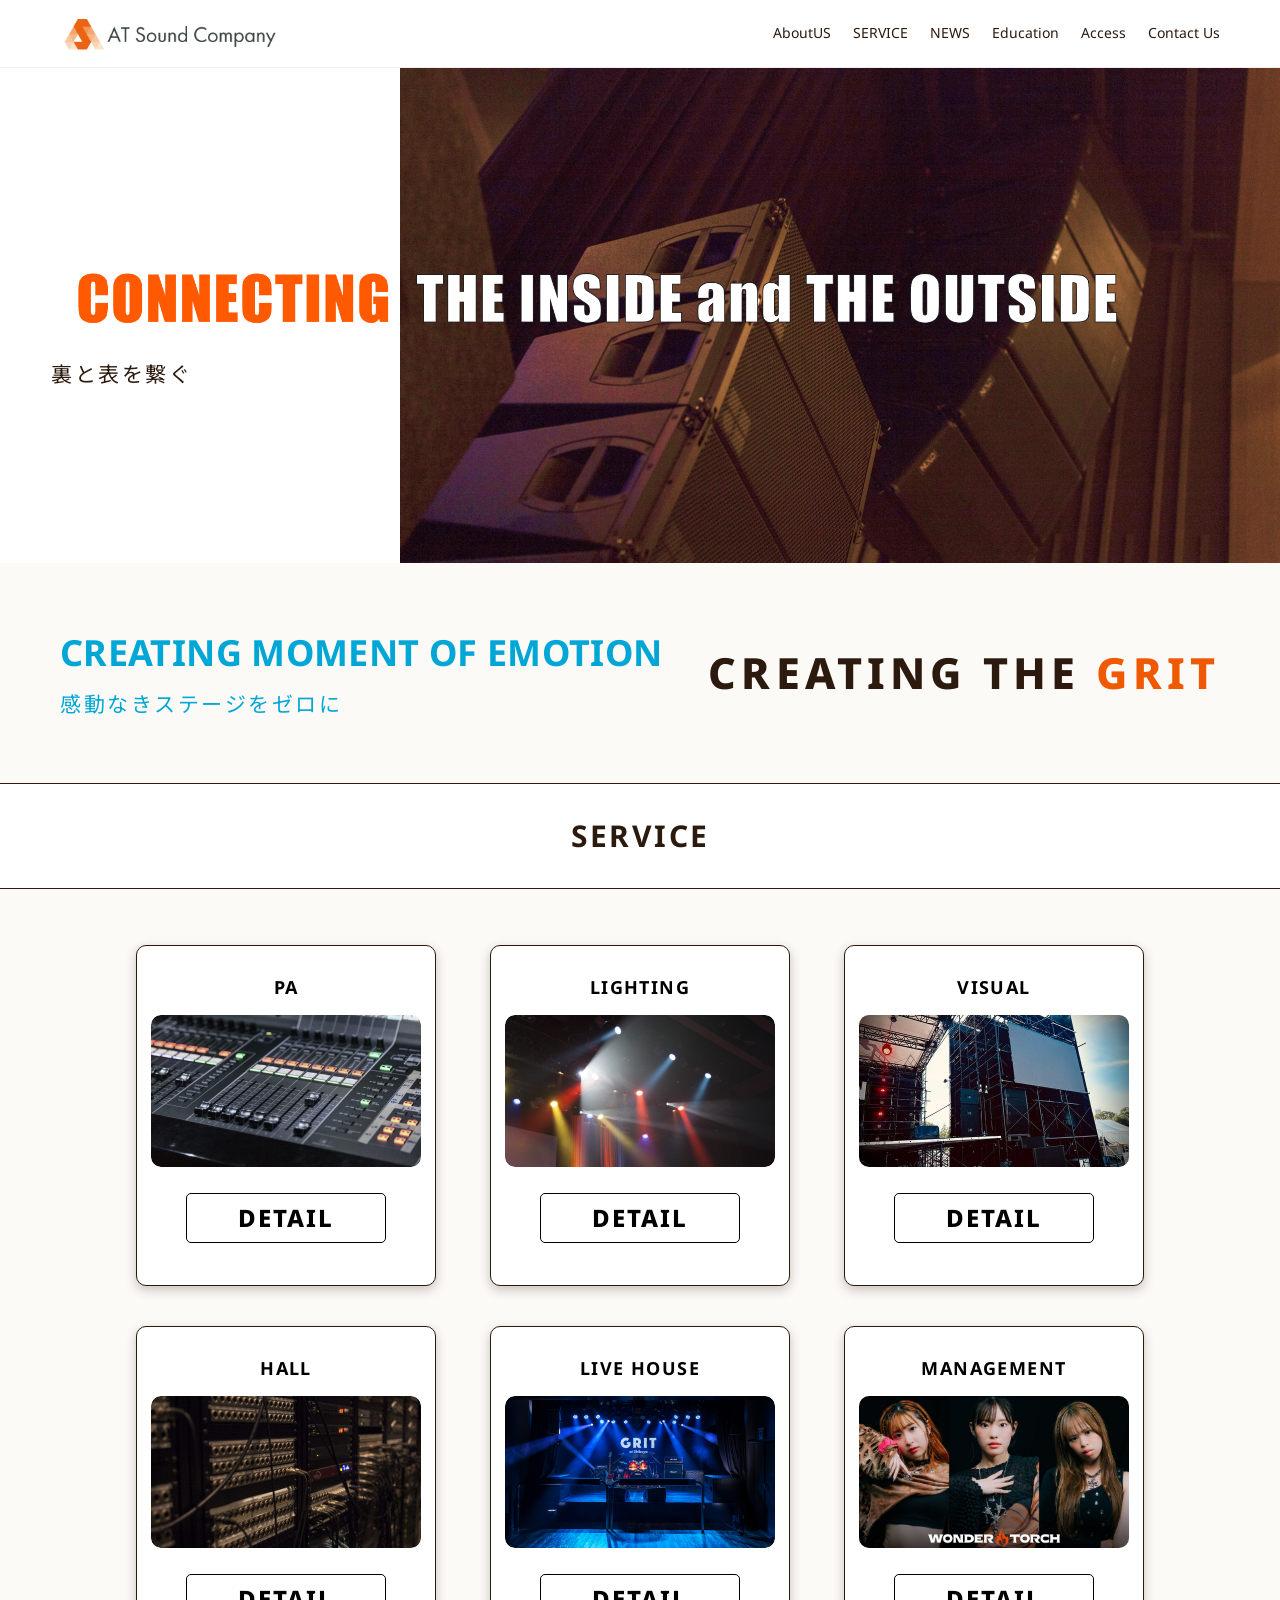
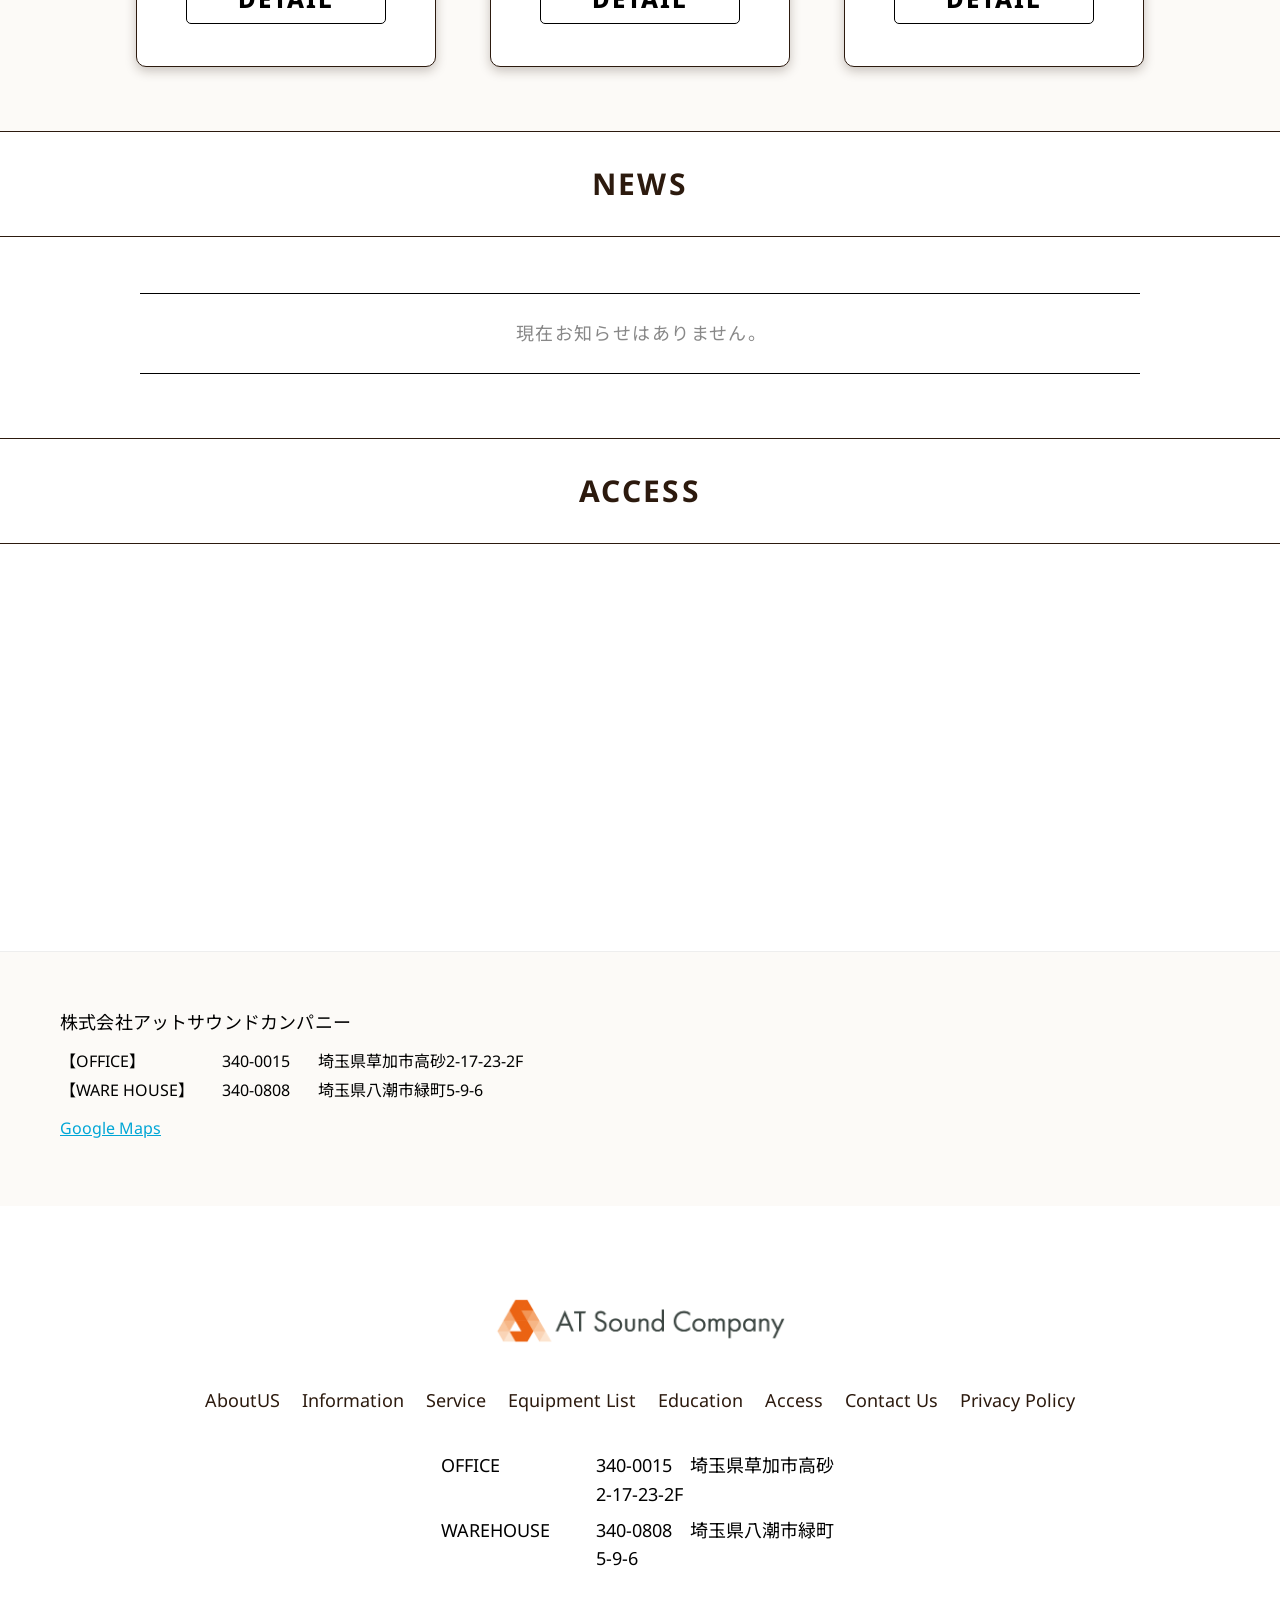
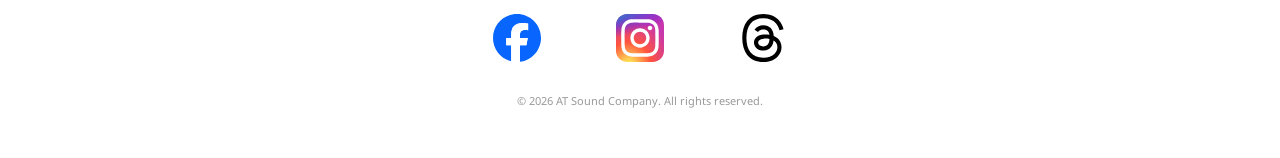
==== commit 94673499: "フッター・ACCESS・AboutUsの表示調整 - フッターのメニューとOFFICE/WAREHOUSEをモバイルで縦並びに - トップのACCESS：見出しの折り返し解消・住所の頭揃え・モバイル縦" ====
--- a/index.html
+++ b/index.html
@@ -161,8 +161,8 @@
         <div class="band-inner access__info">
           <p class="access__company">株式会社アットサウンドカンパニー</p>
           <dl class="access__addr">
-            <div><dt>【OFFICE】</dt><dd>340-0015　埼玉県草加市高砂2-17-23-2F</dd></div>
-            <div><dt>【WARE HOUSE】</dt><dd>340-0808　埼玉県八潮市緑町5-9-6</dd></div>
+            <div><dt>【OFFICE】</dt><dd><span class="access__zip">340-0015</span>埼玉県草加市高砂2-17-23-2F</dd></div>
+            <div><dt>【WARE HOUSE】</dt><dd><span class="access__zip">340-0808</span>埼玉県八潮市緑町5-9-6</dd></div>
           </dl>
           <a class="access__gmap" href="https://maps.google.com/maps?q=%E5%9F%BC%E7%8E%89%E7%9C%8C%E8%8D%89%E5%8A%A0%E5%B8%82%E9%AB%98%E7%A0%822-17-23" target="_blank" rel="noopener">Google Maps</a>
         </div>
--- a/css/style.css
+++ b/css/style.css
@@ -156,7 +156,8 @@
 .access__info { font-size: 16px; color: #000; }
 .access__company { font-size: 18px; letter-spacing: .18px; margin-bottom: 12px; }
 .access__addr > div { display: flex; gap: 12px; margin-bottom: 4px; }
-.access__addr dt { flex: 0 0 130px; }
+.access__addr dt { flex: 0 0 150px; white-space: nowrap; }
+.access__zip { display: inline-block; min-width: 6em; } /* 郵便番号の幅をそろえて住所の頭を揃える */
 .access__gmap { display: inline-block; margin-top: 8px; color: var(--blue); text-decoration: underline; }
 
 /* ===== Footer ===== */
@@ -224,11 +225,17 @@
 
   .news__item { height: auto; flex-direction: column; align-items: flex-start; gap: 6px; padding: 18px 12px; font-size: 15px; }
   .access__map { aspect-ratio: 4 / 3; }
-  .access__addr dt, .footer__addr dt { flex-basis: auto; }
+  /* ACCESS: 見出し（OFFICE等）の下に住所を置いて縦にそろえる */
+  .access__company { font-size: 17px; margin-bottom: 16px; }
+  .access__addr > div { flex-direction: column; gap: 2px; margin-bottom: 12px; }
+  .access__addr dt { flex-basis: auto; font-weight: 700; font-size: 14px; color: var(--ink); }
 
   .footer { padding: 56px 20px 40px; }
-  .footer__nav { font-size: 15px; gap: 16px; }
-  .footer__addr { font-size: 15px; }
+  /* フッター：メニューと住所をモバイルでは縦並び */
+  .footer__nav { flex-direction: column; align-items: center; font-size: 15px; gap: 14px; }
+  .footer__addr { display: block; text-align: center; font-size: 15px; }
+  .footer__addr > div { flex-direction: column; gap: 2px; margin-bottom: 14px; }
+  .footer__addr dt { flex-basis: auto; font-weight: 700; font-size: 13px; letter-spacing: 1px; color: var(--ink); }
   .footer__sns { gap: 44px; }
 }
 
@@ -277,9 +284,11 @@
 .message-band__inner {
   max-width: 1120px; margin: 0 auto; padding: 44px 20px;
   text-align: center; color: #fff7f7;
-  font-weight: 700; font-size: 15px; letter-spacing: .6px; line-height: 28px;
+  font-weight: 700; font-size: 16px; letter-spacing: .8px; line-height: 2;
 }
 .message-band__inner p { margin: 0; }
+.message-band__inner p + p { margin-top: 20px; }
+.message-band__inner .ph { display: inline-block; } /* 文節の途中で改行させない */
 
 /* Page-level title (COMPANY PROFILE) — no border */
 .page-title {
@@ -288,9 +297,13 @@
 }
 
 /* Company profile table */
-.profile { max-width: 640px; margin: 0 auto; }
-.profile > div { display: flex; gap: 56px; padding: 10px 0; font-size: 20px; letter-spacing: 1px; color: #000; }
-.profile dt { flex: 0 0 110px; }
+.profile { max-width: 720px; margin: 0 auto; border-top: 1px solid rgba(44, 26, 14, .25); }
+.profile > div {
+  display: flex; align-items: baseline; gap: 40px; padding: 22px 12px;
+  font-size: 17px; letter-spacing: 1px; color: #000;
+  border-bottom: 1px solid rgba(44, 26, 14, .25);
+}
+.profile dt { flex: 0 0 120px; font-weight: 700; font-size: 15px; letter-spacing: 2px; color: var(--ink); }
 .profile dd { margin: 0; }
 
 @media (max-width: 768px) {
@@ -299,9 +312,11 @@
   .mvv-title .ini { font-size: 34px; }
   .mvv-grid { grid-template-columns: 300px; }
   .page-title { font-size: 26px; padding: 30px 20px; }
-  .message-band__inner { font-size: 14px; line-height: 25px; }
-  .profile { max-width: 340px; }
-  .profile > div { flex-direction: column; gap: 2px; padding: 12px 0; font-size: 16px; }
+  .message-band__inner { font-size: 14px; line-height: 1.9; padding: 40px 20px; }
+  .message-band__inner br { display: none; } /* モバイルは文節単位で自然に折り返す */
+  .profile { max-width: 100%; }
+  .profile > div { flex-direction: column; gap: 4px; padding: 16px 4px; font-size: 15px; letter-spacing: .5px; }
+  .profile dt { flex-basis: auto; font-size: 13px; }
 }
 
 /* =========================================================
